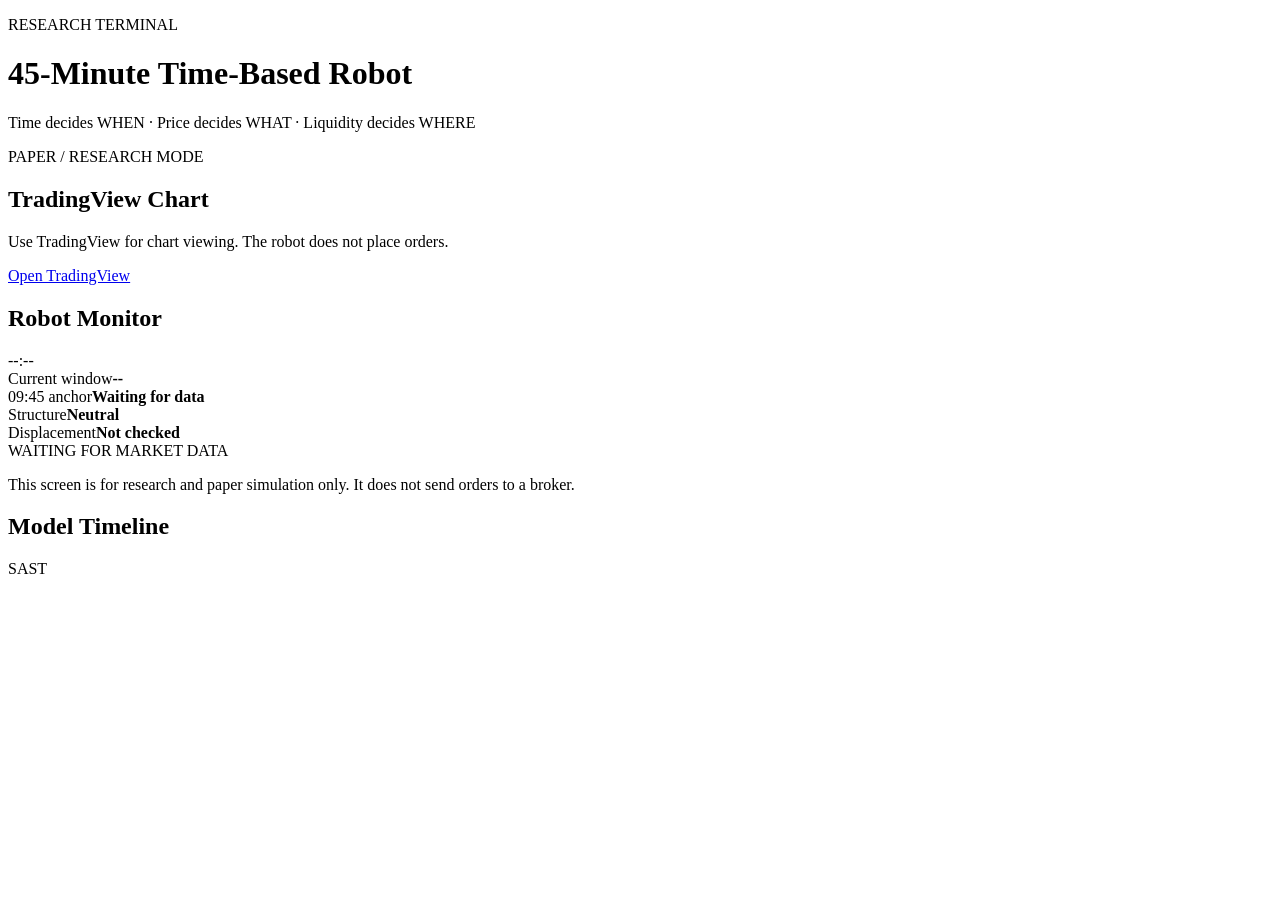
==== app/index.html @ 14224fc9 "Add TradingView research dashboard UI" ====
<!doctype html>
<html lang="en">
<head>
  <meta charset="utf-8">
  <meta name="viewport" content="width=device-width,initial-scale=1">
  <title>45-Minute Time-Based Robot</title>
  <link rel="stylesheet" href="style.css">
</head>
<body>
  <header class="topbar">
    <div>
      <p class="eyebrow">RESEARCH TERMINAL</p>
      <h1>45-Minute Time-Based Robot</h1>
      <p class="subtitle">Time decides WHEN · Price decides WHAT · Liquidity decides WHERE</p>
    </div>
    <div class="status"><span class="dot"></span> PAPER / RESEARCH MODE</div>
  </header>

  <main class="layout">
    <section class="card chart-card">
      <div class="card-head">
        <div>
          <h2>TradingView Chart</h2>
          <p>Use TradingView for chart viewing. The robot does not place orders.</p>
        </div>
        <a class="button" href="https://www.tradingview.com/" target="_blank" rel="noreferrer">Open TradingView</a>
      </div>
      <div class="tradingview-widget-container">
        <div class="tradingview-widget-container__widget"></div>
      </div>
    </section>

    <aside class="card robot-card">
      <div class="card-head"><h2>Robot Monitor</h2><span id="clock">--:--</span></div>
      <div class="metric"><span>Current window</span><strong id="window">--</strong></div>
      <div class="metric"><span>09:45 anchor</span><strong id="anchor">Waiting for data</strong></div>
      <div class="metric"><span>Structure</span><strong id="structure">Neutral</strong></div>
      <div class="metric"><span>Displacement</span><strong id="displacement">Not checked</strong></div>
      <div class="decision" id="decision">WAITING FOR MARKET DATA</div>
      <p class="note">This screen is for research and paper simulation only. It does not send orders to a broker.</p>
    </aside>

    <section class="card timeline-card">
      <div class="card-head"><h2>Model Timeline</h2><span>SAST</span></div>
      <div class="timeline" id="timeline"></div>
    </section>
  </main>

  <script src="https://s3.tradingview.com/external-embedding/embed-widget-advanced-chart.js" async>
  {
    "autosize": true,
    "symbol": "OANDA:NAS100USD",
    "interval": "15",
    "timezone": "Africa/Johannesburg",
    "theme": "dark",
    "style": "1",
    "locale": "en",
    "allow_symbol_change": true,
    "calendar": false,
    "support_host": "https://www.tradingview.com"
  }
  </script>
  <script src="app.js"></script>
</body>
</html>
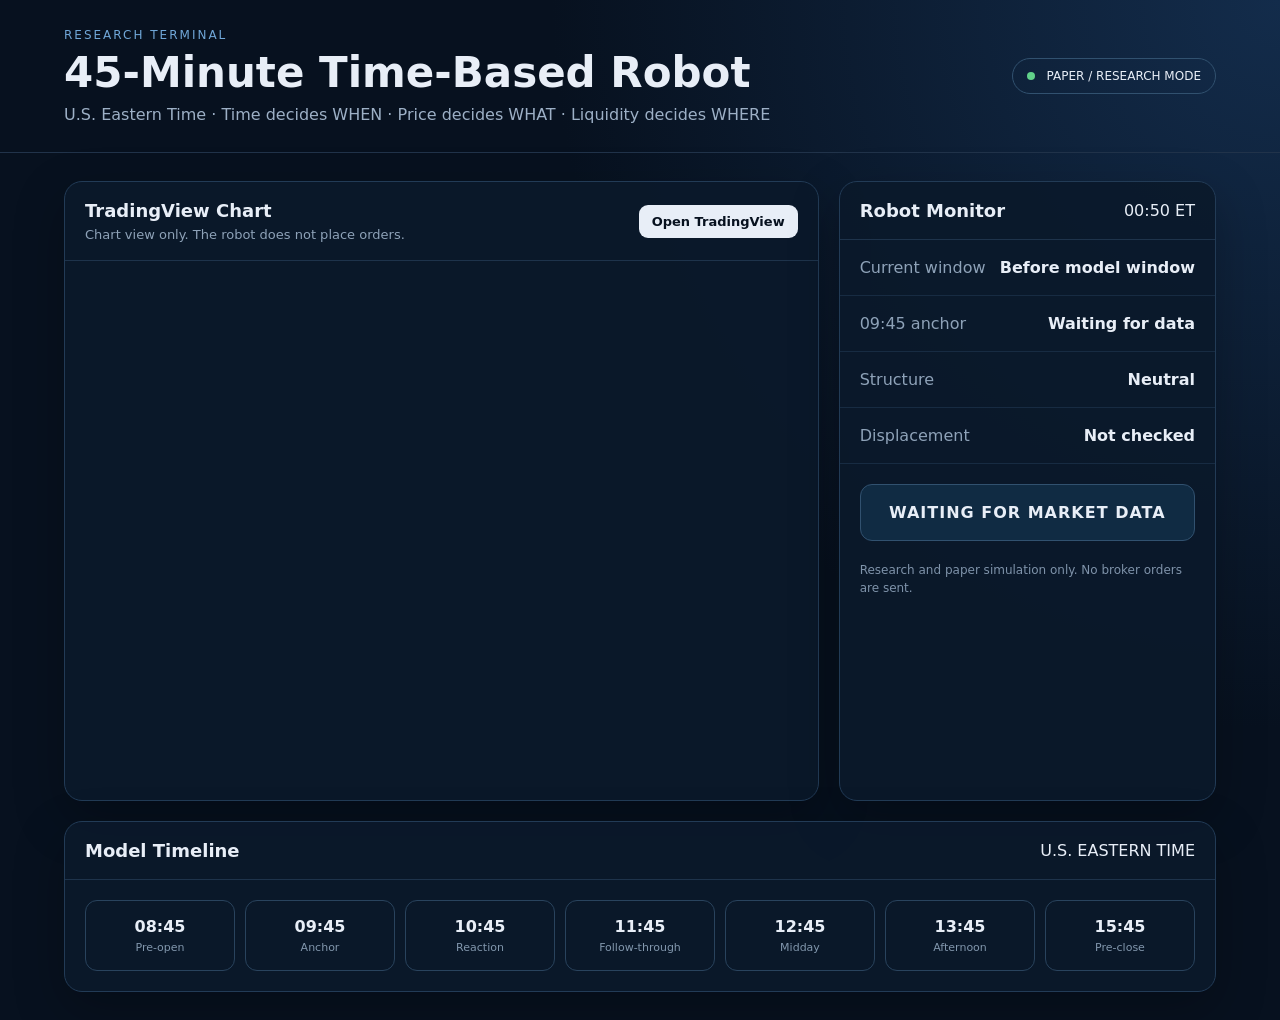
==== commit c10edff5: "Update dashboard to U.S. Eastern Time" ====
--- a/app/index.html
+++ b/app/index.html
@@ -11,7 +11,7 @@
     <div>
       <p class="eyebrow">RESEARCH TERMINAL</p>
       <h1>45-Minute Time-Based Robot</h1>
-      <p class="subtitle">Time decides WHEN · Price decides WHAT · Liquidity decides WHERE</p>
+      <p class="subtitle">U.S. Eastern Time · Time decides WHEN · Price decides WHAT · Liquidity decides WHERE</p>
     </div>
     <div class="status"><span class="dot"></span> PAPER / RESEARCH MODE</div>
   </header>
@@ -21,7 +21,7 @@
       <div class="card-head">
         <div>
           <h2>TradingView Chart</h2>
-          <p>Use TradingView for chart viewing. The robot does not place orders.</p>
+          <p>Chart view only. The robot does not place orders.</p>
         </div>
         <a class="button" href="https://www.tradingview.com/" target="_blank" rel="noreferrer">Open TradingView</a>
       </div>
@@ -31,17 +31,17 @@
     </section>
 
     <aside class="card robot-card">
-      <div class="card-head"><h2>Robot Monitor</h2><span id="clock">--:--</span></div>
+      <div class="card-head"><h2>Robot Monitor</h2><span id="clock">--:-- ET</span></div>
       <div class="metric"><span>Current window</span><strong id="window">--</strong></div>
       <div class="metric"><span>09:45 anchor</span><strong id="anchor">Waiting for data</strong></div>
       <div class="metric"><span>Structure</span><strong id="structure">Neutral</strong></div>
       <div class="metric"><span>Displacement</span><strong id="displacement">Not checked</strong></div>
       <div class="decision" id="decision">WAITING FOR MARKET DATA</div>
-      <p class="note">This screen is for research and paper simulation only. It does not send orders to a broker.</p>
+      <p class="note">Research and paper simulation only. No broker orders are sent.</p>
     </aside>
 
     <section class="card timeline-card">
-      <div class="card-head"><h2>Model Timeline</h2><span>SAST</span></div>
+      <div class="card-head"><h2>Model Timeline</h2><span>U.S. EASTERN TIME</span></div>
       <div class="timeline" id="timeline"></div>
     </section>
   </main>
@@ -51,7 +51,7 @@
     "autosize": true,
     "symbol": "OANDA:NAS100USD",
     "interval": "15",
-    "timezone": "Africa/Johannesburg",
+    "timezone": "America/New_York",
     "theme": "dark",
     "style": "1",
     "locale": "en",
--- a/app/style.css
+++ b/app/style.css
@@ -0,0 +1 @@
+:root{font-family:Inter,system-ui,-apple-system,BlinkMacSystemFont,"Segoe UI",sans-serif;background:#07111f;color:#e8eef7}*{box-sizing:border-box}body{margin:0;background:radial-gradient(circle at top right,#132c4b,#07111f 45%);min-height:100vh}.topbar{padding:28px 5vw;display:flex;justify-content:space-between;gap:24px;align-items:center;border-bottom:1px solid #21334a}.eyebrow{font-size:12px;letter-spacing:2px;color:#70a7d8;margin:0 0 6px}.topbar h1{margin:0;font-size:clamp(26px,4vw,42px)}.subtitle{color:#9db0c6;margin:8px 0 0}.status{border:1px solid #31516f;padding:10px 14px;border-radius:999px;font-size:12px;white-space:nowrap}.dot{display:inline-block;width:8px;height:8px;border-radius:50%;background:#61d18a;margin-right:8px}.layout{width:min(1400px,90vw);margin:28px auto;display:grid;grid-template-columns:2fr 1fr;gap:20px}.card{background:rgba(10,25,43,.9);border:1px solid #223b56;border-radius:18px;box-shadow:0 18px 50px rgba(0,0,0,.25);overflow:hidden}.chart-card{min-height:620px}.card-head{padding:18px 20px;display:flex;justify-content:space-between;align-items:center;gap:16px;border-bottom:1px solid #1e334b}.card-head h2{margin:0;font-size:18px}.card-head p{margin:6px 0 0;color:#8ea2b8;font-size:13px}.button{background:#e8eef7;color:#07111f;text-decoration:none;padding:9px 13px;border-radius:9px;font-weight:700;font-size:13px}.tradingview-widget-container{height:520px}.tradingview-widget-container__widget{height:100%}.robot-card{padding-bottom:18px}.metric{display:flex;justify-content:space-between;padding:18px 20px;border-bottom:1px solid #172b42}.metric span{color:#8ea2b8}.metric strong{font-weight:700}.decision{margin:20px;background:#102b43;border:1px solid #31516f;border-radius:12px;padding:18px;text-align:center;font-weight:800;letter-spacing:1px}.note{padding:0 20px;color:#7f93aa;font-size:12px;line-height:1.5}.timeline-card{grid-column:1/-1}.timeline{display:grid;grid-template-columns:repeat(7,1fr);padding:20px;gap:10px}.time{padding:16px 10px;border:1px solid #29435d;border-radius:12px;text-align:center}.time strong{display:block;font-size:16px}.time span{display:block;color:#8297ad;font-size:11px;margin-top:5px}.time.active{border-color:#6ba9dd;background:#102d48}.time.past{opacity:.65}@media(max-width:900px){.layout{grid-template-columns:1fr}.timeline-card{grid-column:auto}.timeline{grid-template-columns:repeat(2,1fr)}.topbar{align-items:flex-start;flex-direction:column}.chart-card{min-height:520px}.tradingview-widget-container{height:420px}}
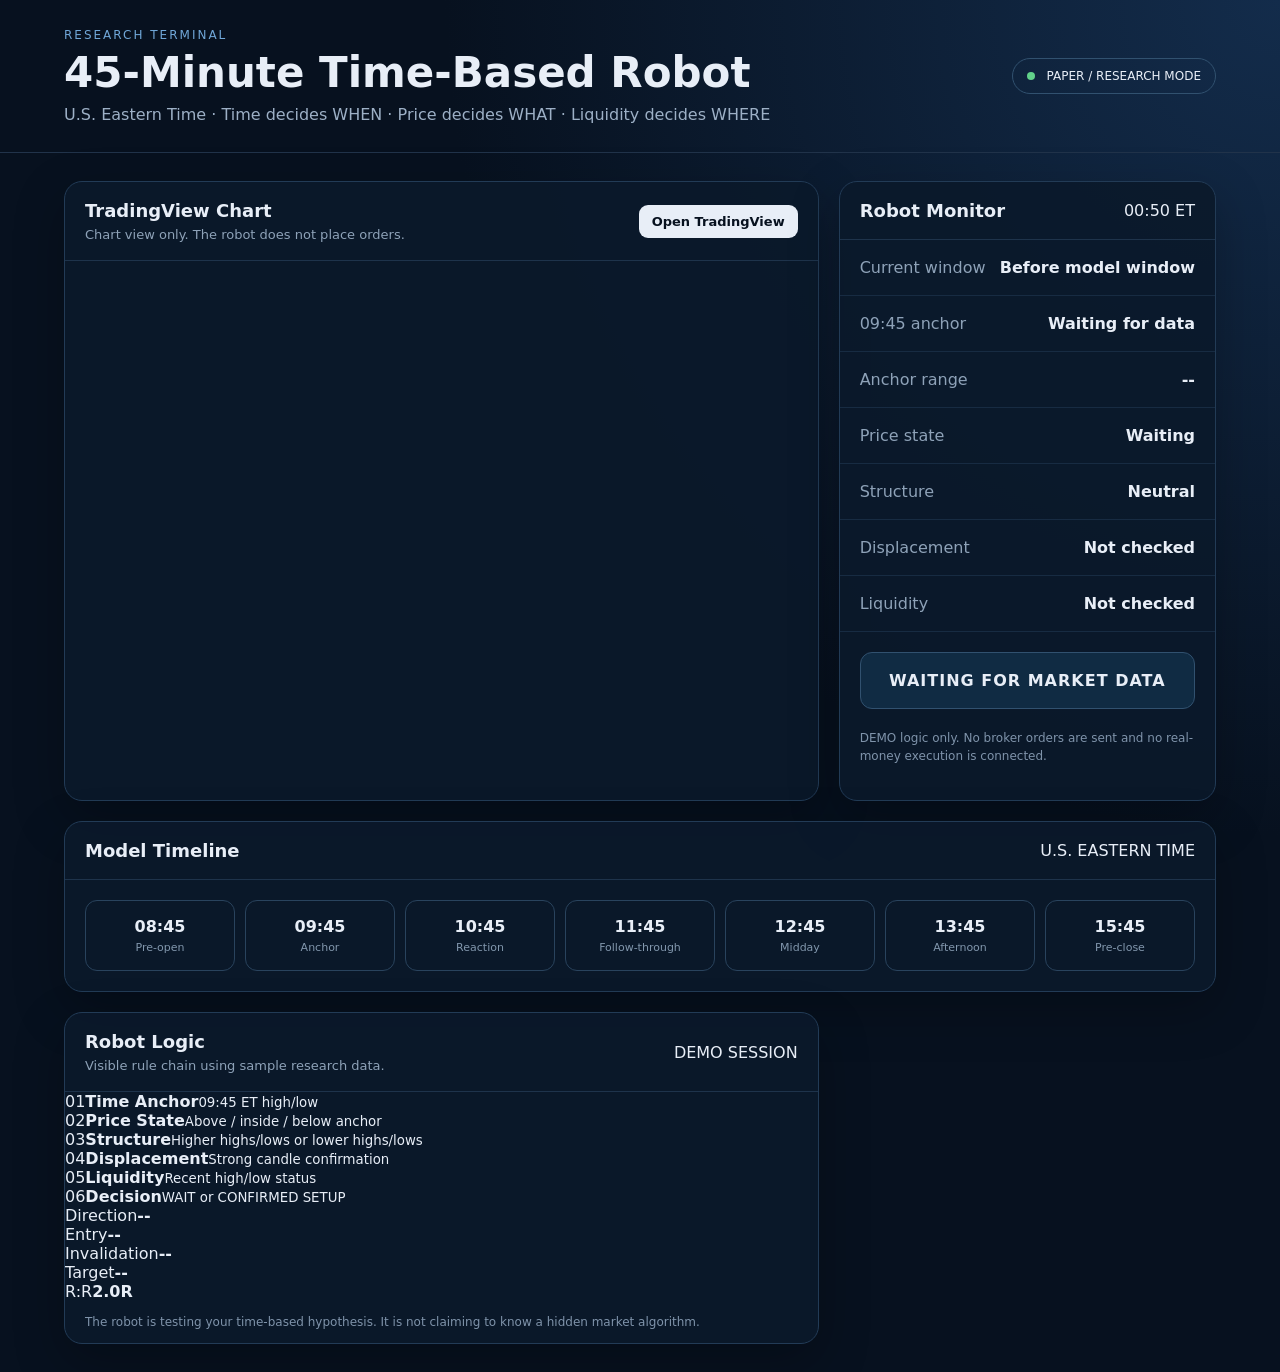
==== commit 8821f36e: "Add visible robot logic monitor" ====
--- a/app/index.html
+++ b/app/index.html
@@ -34,15 +34,44 @@
       <div class="card-head"><h2>Robot Monitor</h2><span id="clock">--:-- ET</span></div>
       <div class="metric"><span>Current window</span><strong id="window">--</strong></div>
       <div class="metric"><span>09:45 anchor</span><strong id="anchor">Waiting for data</strong></div>
+      <div class="metric"><span>Anchor range</span><strong id="anchorRange">--</strong></div>
+      <div class="metric"><span>Price state</span><strong id="priceState">Waiting</strong></div>
       <div class="metric"><span>Structure</span><strong id="structure">Neutral</strong></div>
       <div class="metric"><span>Displacement</span><strong id="displacement">Not checked</strong></div>
+      <div class="metric"><span>Liquidity</span><strong id="liquidity">Not checked</strong></div>
       <div class="decision" id="decision">WAITING FOR MARKET DATA</div>
-      <p class="note">Research and paper simulation only. No broker orders are sent.</p>
+      <p class="note">DEMO logic only. No broker orders are sent and no real-money execution is connected.</p>
     </aside>
 
     <section class="card timeline-card">
       <div class="card-head"><h2>Model Timeline</h2><span>U.S. EASTERN TIME</span></div>
       <div class="timeline" id="timeline"></div>
+    </section>
+
+    <section class="card logic-card">
+      <div class="card-head">
+        <div>
+          <h2>Robot Logic</h2>
+          <p>Visible rule chain using sample research data.</p>
+        </div>
+        <span class="demo-badge">DEMO SESSION</span>
+      </div>
+      <div class="logic-grid">
+        <div class="logic-step"><span>01</span><strong>Time Anchor</strong><small>09:45 ET high/low</small></div>
+        <div class="logic-step"><span>02</span><strong>Price State</strong><small>Above / inside / below anchor</small></div>
+        <div class="logic-step"><span>03</span><strong>Structure</strong><small>Higher highs/lows or lower highs/lows</small></div>
+        <div class="logic-step"><span>04</span><strong>Displacement</strong><small>Strong candle confirmation</small></div>
+        <div class="logic-step"><span>05</span><strong>Liquidity</strong><small>Recent high/low status</small></div>
+        <div class="logic-step"><span>06</span><strong>Decision</strong><small>WAIT or CONFIRMED SETUP</small></div>
+      </div>
+      <div class="paper-setup">
+        <div><span>Direction</span><strong id="direction">--</strong></div>
+        <div><span>Entry</span><strong id="entry">--</strong></div>
+        <div><span>Invalidation</span><strong id="invalidation">--</strong></div>
+        <div><span>Target</span><strong id="target">--</strong></div>
+        <div><span>R:R</span><strong id="rr">2.0R</strong></div>
+      </div>
+      <p class="note">The robot is testing your time-based hypothesis. It is not claiming to know a hidden market algorithm.</p>
     </section>
   </main>
 
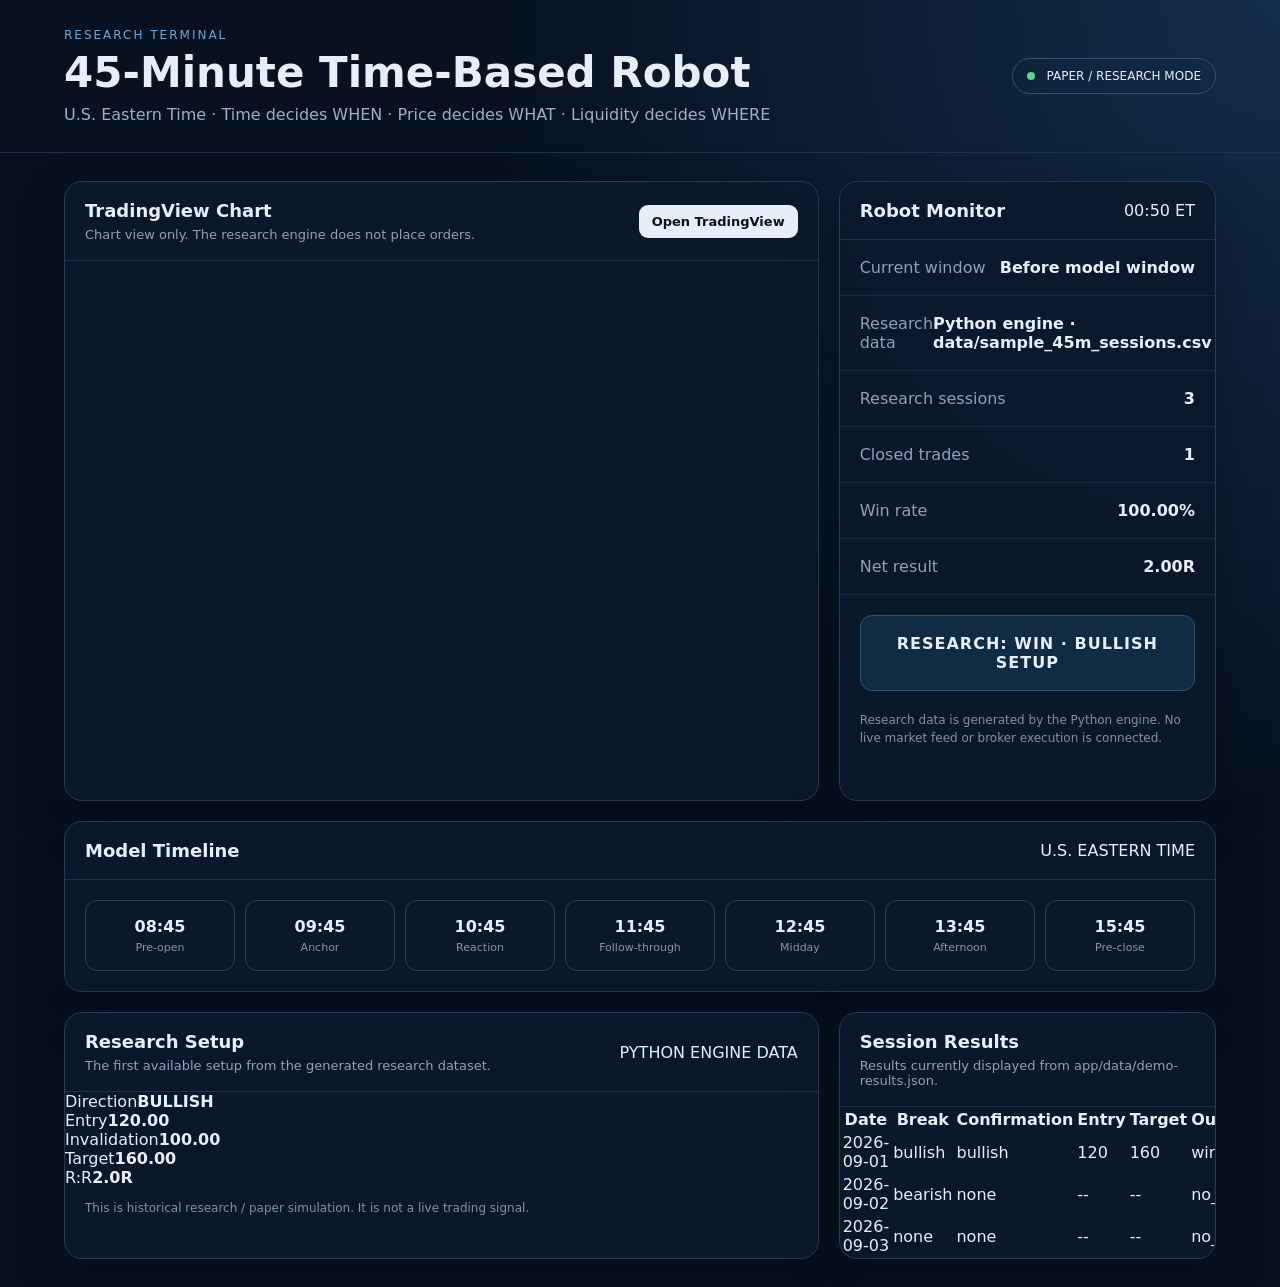
==== commit d2a990e5: "Upgrade dashboard to show Python research results" ====
--- a/app/index.html
+++ b/app/index.html
@@ -21,7 +21,7 @@
       <div class="card-head">
         <div>
           <h2>TradingView Chart</h2>
-          <p>Chart view only. The robot does not place orders.</p>
+          <p>Chart view only. The research engine does not place orders.</p>
         </div>
         <a class="button" href="https://www.tradingview.com/" target="_blank" rel="noreferrer">Open TradingView</a>
       </div>
@@ -33,14 +33,13 @@
     <aside class="card robot-card">
       <div class="card-head"><h2>Robot Monitor</h2><span id="clock">--:-- ET</span></div>
       <div class="metric"><span>Current window</span><strong id="window">--</strong></div>
-      <div class="metric"><span>09:45 anchor</span><strong id="anchor">Waiting for data</strong></div>
-      <div class="metric"><span>Anchor range</span><strong id="anchorRange">--</strong></div>
-      <div class="metric"><span>Price state</span><strong id="priceState">Waiting</strong></div>
-      <div class="metric"><span>Structure</span><strong id="structure">Neutral</strong></div>
-      <div class="metric"><span>Displacement</span><strong id="displacement">Not checked</strong></div>
-      <div class="metric"><span>Liquidity</span><strong id="liquidity">Not checked</strong></div>
-      <div class="decision" id="decision">WAITING FOR MARKET DATA</div>
-      <p class="note">DEMO logic only. No broker orders are sent and no real-money execution is connected.</p>
+      <div class="metric"><span>Research data</span><strong id="dataSource">Loading...</strong></div>
+      <div class="metric"><span>Research sessions</span><strong id="sessionCount">--</strong></div>
+      <div class="metric"><span>Closed trades</span><strong id="tradeCount">--</strong></div>
+      <div class="metric"><span>Win rate</span><strong id="winRate">--</strong></div>
+      <div class="metric"><span>Net result</span><strong id="netR">--</strong></div>
+      <div class="decision" id="decision">LOADING RESEARCH RESULTS</div>
+      <p class="note">Research data is generated by the Python engine. No live market feed or broker execution is connected.</p>
     </aside>
 
     <section class="card timeline-card">
@@ -51,18 +50,10 @@
     <section class="card logic-card">
       <div class="card-head">
         <div>
-          <h2>Robot Logic</h2>
-          <p>Visible rule chain using sample research data.</p>
+          <h2>Research Setup</h2>
+          <p>The first available setup from the generated research dataset.</p>
         </div>
-        <span class="demo-badge">DEMO SESSION</span>
-      </div>
-      <div class="logic-grid">
-        <div class="logic-step"><span>01</span><strong>Time Anchor</strong><small>09:45 ET high/low</small></div>
-        <div class="logic-step"><span>02</span><strong>Price State</strong><small>Above / inside / below anchor</small></div>
-        <div class="logic-step"><span>03</span><strong>Structure</strong><small>Higher highs/lows or lower highs/lows</small></div>
-        <div class="logic-step"><span>04</span><strong>Displacement</strong><small>Strong candle confirmation</small></div>
-        <div class="logic-step"><span>05</span><strong>Liquidity</strong><small>Recent high/low status</small></div>
-        <div class="logic-step"><span>06</span><strong>Decision</strong><small>WAIT or CONFIRMED SETUP</small></div>
+        <span class="demo-badge">PYTHON ENGINE DATA</span>
       </div>
       <div class="paper-setup">
         <div><span>Direction</span><strong id="direction">--</strong></div>
@@ -71,7 +62,24 @@
         <div><span>Target</span><strong id="target">--</strong></div>
         <div><span>R:R</span><strong id="rr">2.0R</strong></div>
       </div>
-      <p class="note">The robot is testing your time-based hypothesis. It is not claiming to know a hidden market algorithm.</p>
+      <p class="note">This is historical research / paper simulation. It is not a live trading signal.</p>
+    </section>
+
+    <section class="card table-card">
+      <div class="card-head">
+        <div>
+          <h2>Session Results</h2>
+          <p>Results currently displayed from app/data/demo-results.json.</p>
+        </div>
+      </div>
+      <div class="table-wrap">
+        <table>
+          <thead>
+            <tr><th>Date</th><th>Break</th><th>Confirmation</th><th>Entry</th><th>Target</th><th>Outcome</th><th>R</th></tr>
+          </thead>
+          <tbody id="sessionRows"></tbody>
+        </table>
+      </div>
     </section>
   </main>
 
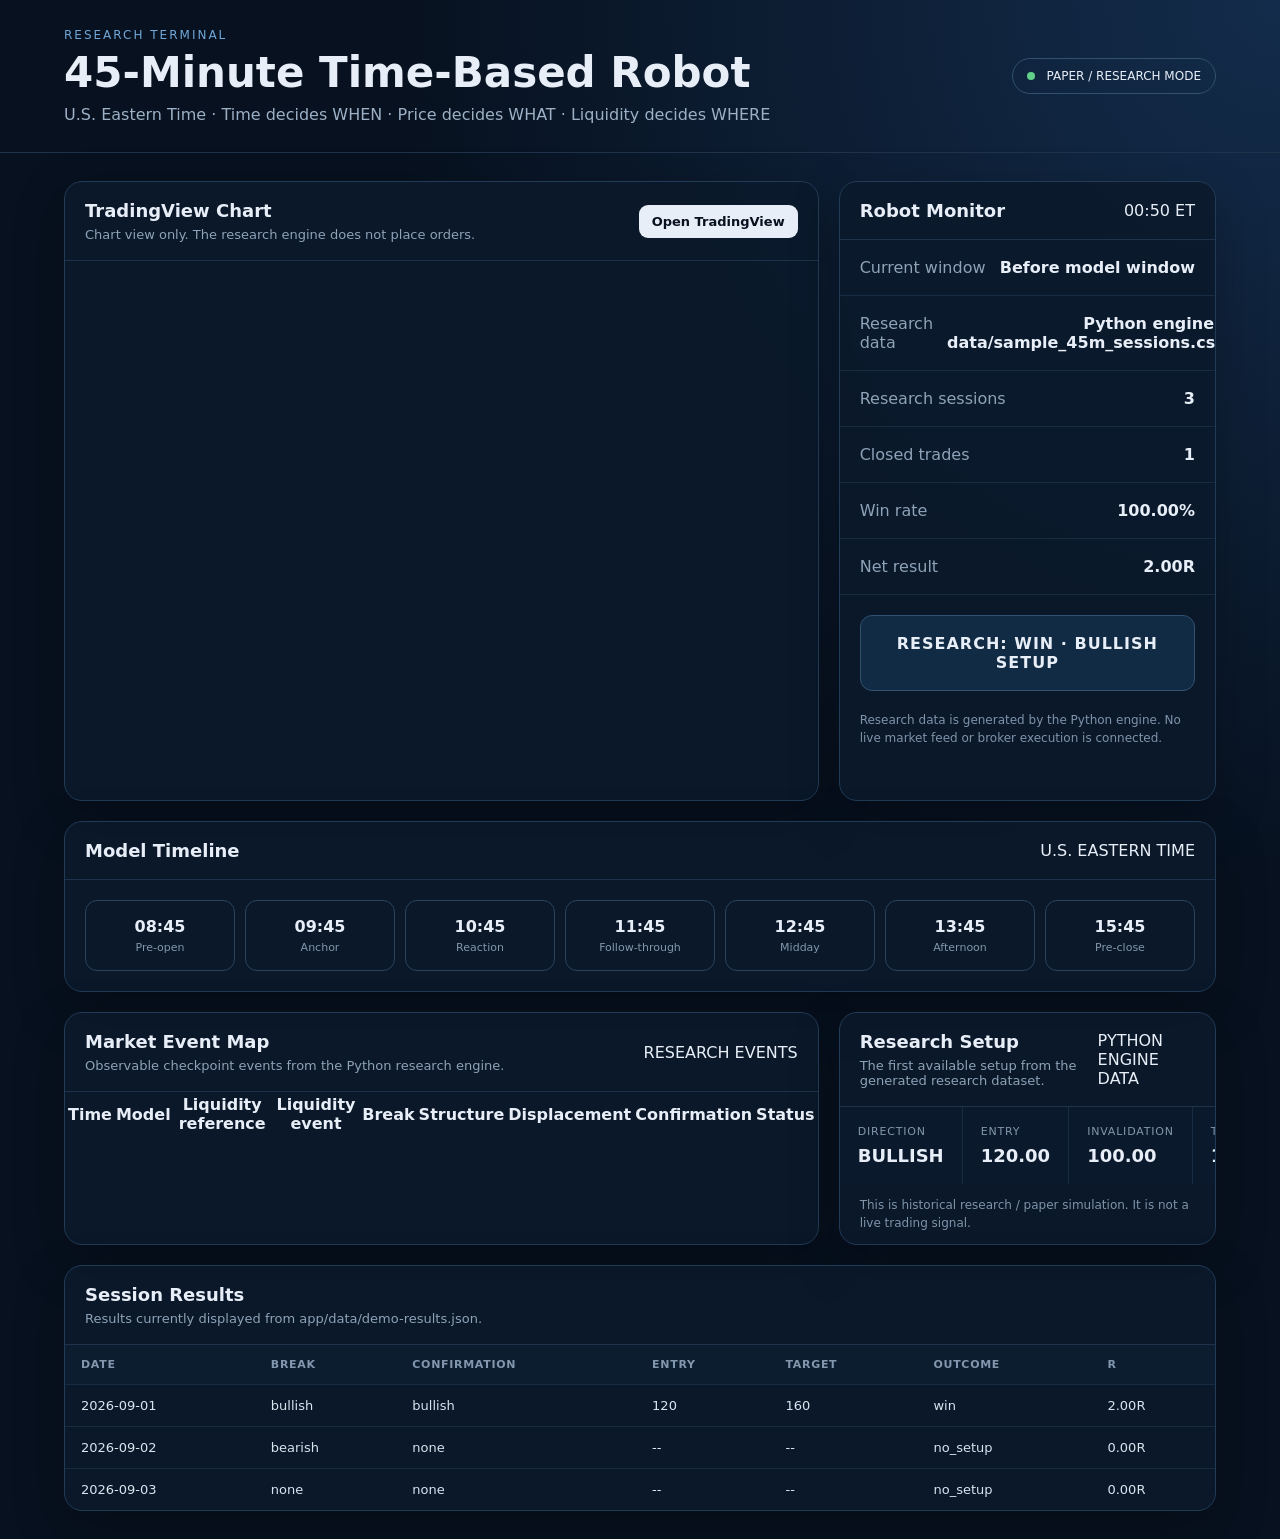
==== commit c4a34b6e: "Add market event timeline dashboard" ====
--- a/app/index.html
+++ b/app/index.html
@@ -45,6 +45,24 @@
     <section class="card timeline-card">
       <div class="card-head"><h2>Model Timeline</h2><span>U.S. EASTERN TIME</span></div>
       <div class="timeline" id="timeline"></div>
+    </section>
+
+    <section class="card events-card">
+      <div class="card-head">
+        <div>
+          <h2>Market Event Map</h2>
+          <p>Observable checkpoint events from the Python research engine.</p>
+        </div>
+        <span class="demo-badge">RESEARCH EVENTS</span>
+      </div>
+      <div class="table-wrap">
+        <table>
+          <thead>
+            <tr><th>Time</th><th>Model</th><th>Liquidity reference</th><th>Liquidity event</th><th>Break</th><th>Structure</th><th>Displacement</th><th>Confirmation</th><th>Status</th></tr>
+          </thead>
+          <tbody id="eventRows"></tbody>
+        </table>
+      </div>
     </section>
 
     <section class="card logic-card">
--- a/app/style.css
+++ b/app/style.css
@@ -1 +1 @@
-:root{font-family:Inter,system-ui,-apple-system,BlinkMacSystemFont,"Segoe UI",sans-serif;background:#07111f;color:#e8eef7}*{box-sizing:border-box}body{margin:0;background:radial-gradient(circle at top right,#132c4b,#07111f 45%);min-height:100vh}.topbar{padding:28px 5vw;display:flex;justify-content:space-between;gap:24px;align-items:center;border-bottom:1px solid #21334a}.eyebrow{font-size:12px;letter-spacing:2px;color:#70a7d8;margin:0 0 6px}.topbar h1{margin:0;font-size:clamp(26px,4vw,42px)}.subtitle{color:#9db0c6;margin:8px 0 0}.status{border:1px solid #31516f;padding:10px 14px;border-radius:999px;font-size:12px;white-space:nowrap}.dot{display:inline-block;width:8px;height:8px;border-radius:50%;background:#61d18a;margin-right:8px}.layout{width:min(1400px,90vw);margin:28px auto;display:grid;grid-template-columns:2fr 1fr;gap:20px}.card{background:rgba(10,25,43,.9);border:1px solid #223b56;border-radius:18px;box-shadow:0 18px 50px rgba(0,0,0,.25);overflow:hidden}.chart-card{min-height:620px}.card-head{padding:18px 20px;display:flex;justify-content:space-between;align-items:center;gap:16px;border-bottom:1px solid #1e334b}.card-head h2{margin:0;font-size:18px}.card-head p{margin:6px 0 0;color:#8ea2b8;font-size:13px}.button{background:#e8eef7;color:#07111f;text-decoration:none;padding:9px 13px;border-radius:9px;font-weight:700;font-size:13px}.tradingview-widget-container{height:520px}.tradingview-widget-container__widget{height:100%}.robot-card{padding-bottom:18px}.metric{display:flex;justify-content:space-between;padding:18px 20px;border-bottom:1px solid #172b42}.metric span{color:#8ea2b8}.metric strong{font-weight:700}.decision{margin:20px;background:#102b43;border:1px solid #31516f;border-radius:12px;padding:18px;text-align:center;font-weight:800;letter-spacing:1px}.note{padding:0 20px;color:#7f93aa;font-size:12px;line-height:1.5}.timeline-card{grid-column:1/-1}.timeline{display:grid;grid-template-columns:repeat(7,1fr);padding:20px;gap:10px}.time{padding:16px 10px;border:1px solid #29435d;border-radius:12px;text-align:center}.time strong{display:block;font-size:16px}.time span{display:block;color:#8297ad;font-size:11px;margin-top:5px}.time.active{border-color:#6ba9dd;background:#102d48}.time.past{opacity:.65}@media(max-width:900px){.layout{grid-template-columns:1fr}.timeline-card{grid-column:auto}.timeline{grid-template-columns:repeat(2,1fr)}.topbar{align-items:flex-start;flex-direction:column}.chart-card{min-height:520px}.tradingview-widget-container{height:420px}}+:root{font-family:Inter,system-ui,-apple-system,BlinkMacSystemFont,"Segoe UI",sans-serif;background:#07111f;color:#e8eef7}*{box-sizing:border-box}body{margin:0;background:radial-gradient(circle at top right,#132c4b,#07111f 45%);min-height:100vh}.topbar{padding:28px 5vw;display:flex;justify-content:space-between;gap:24px;align-items:center;border-bottom:1px solid #21334a}.eyebrow{font-size:12px;letter-spacing:2px;color:#70a7d8;margin:0 0 6px}.topbar h1{margin:0;font-size:clamp(26px,4vw,42px)}.subtitle{color:#9db0c6;margin:8px 0 0}.status{border:1px solid #31516f;padding:10px 14px;border-radius:999px;font-size:12px;white-space:nowrap}.dot{display:inline-block;width:8px;height:8px;border-radius:50%;background:#61d18a;margin-right:8px}.layout{width:min(1400px,90vw);margin:28px auto;display:grid;grid-template-columns:2fr 1fr;gap:20px}.card{background:rgba(10,25,43,.9);border:1px solid #223b56;border-radius:18px;box-shadow:0 18px 50px rgba(0,0,0,.25);overflow:hidden}.chart-card{min-height:620px}.card-head{padding:18px 20px;display:flex;justify-content:space-between;align-items:center;gap:16px;border-bottom:1px solid #1e334b}.card-head h2{margin:0;font-size:18px}.card-head p{margin:6px 0 0;color:#8ea2b8;font-size:13px}.button{background:#e8eef7;color:#07111f;text-decoration:none;padding:9px 13px;border-radius:9px;font-weight:700;font-size:13px}.tradingview-widget-container{height:520px}.tradingview-widget-container__widget{height:100%}.robot-card{padding-bottom:18px}.metric{display:flex;justify-content:space-between;gap:14px;padding:18px 20px;border-bottom:1px solid #172b42}.metric span{color:#8ea2b8}.metric strong{font-weight:700;text-align:right}.decision{margin:20px;background:#102b43;border:1px solid #31516f;border-radius:12px;padding:18px;text-align:center;font-weight:800;letter-spacing:1px}.note{padding:0 20px;color:#7f93aa;font-size:12px;line-height:1.5}.timeline-card,.table-card{grid-column:1/-1}.timeline{display:grid;grid-template-columns:repeat(7,1fr);padding:20px;gap:10px}.time{padding:16px 10px;border:1px solid #29435d;border-radius:12px;text-align:center}.time strong{display:block;font-size:16px}.time span{display:block;color:#8297ad;font-size:11px;margin-top:5px}.time.active{border-color:#6ba9dd;background:#102d48}.time.past{opacity:.65}.paper-setup{display:grid;grid-template-columns:repeat(5,1fr);gap:1px;background:#172b42}.paper-setup>div{padding:18px;background:#0a192b}.paper-setup span{display:block;color:#8297ad;font-size:11px;text-transform:uppercase;letter-spacing:.8px;margin-bottom:7px}.paper-setup strong{font-size:18px}.table-wrap{overflow-x:auto}.table-card table{width:100%;border-collapse:collapse;min-width:720px}.table-card th,.table-card td{padding:13px 16px;text-align:left;border-bottom:1px solid #172b42;font-size:13px}.table-card th{color:#8297ad;text-transform:uppercase;letter-spacing:.7px;font-size:11px;background:#0c1d30}.table-card td{color:#d9e4ef}.table-card tr:last-child td{border-bottom:0}@media(max-width:900px){.layout{grid-template-columns:1fr}.timeline-card,.table-card{grid-column:auto}.timeline{grid-template-columns:repeat(2,1fr)}.topbar{align-items:flex-start;flex-direction:column}.chart-card{min-height:520px}.tradingview-widget-container{height:420px}.paper-setup{grid-template-columns:repeat(2,1fr)}}
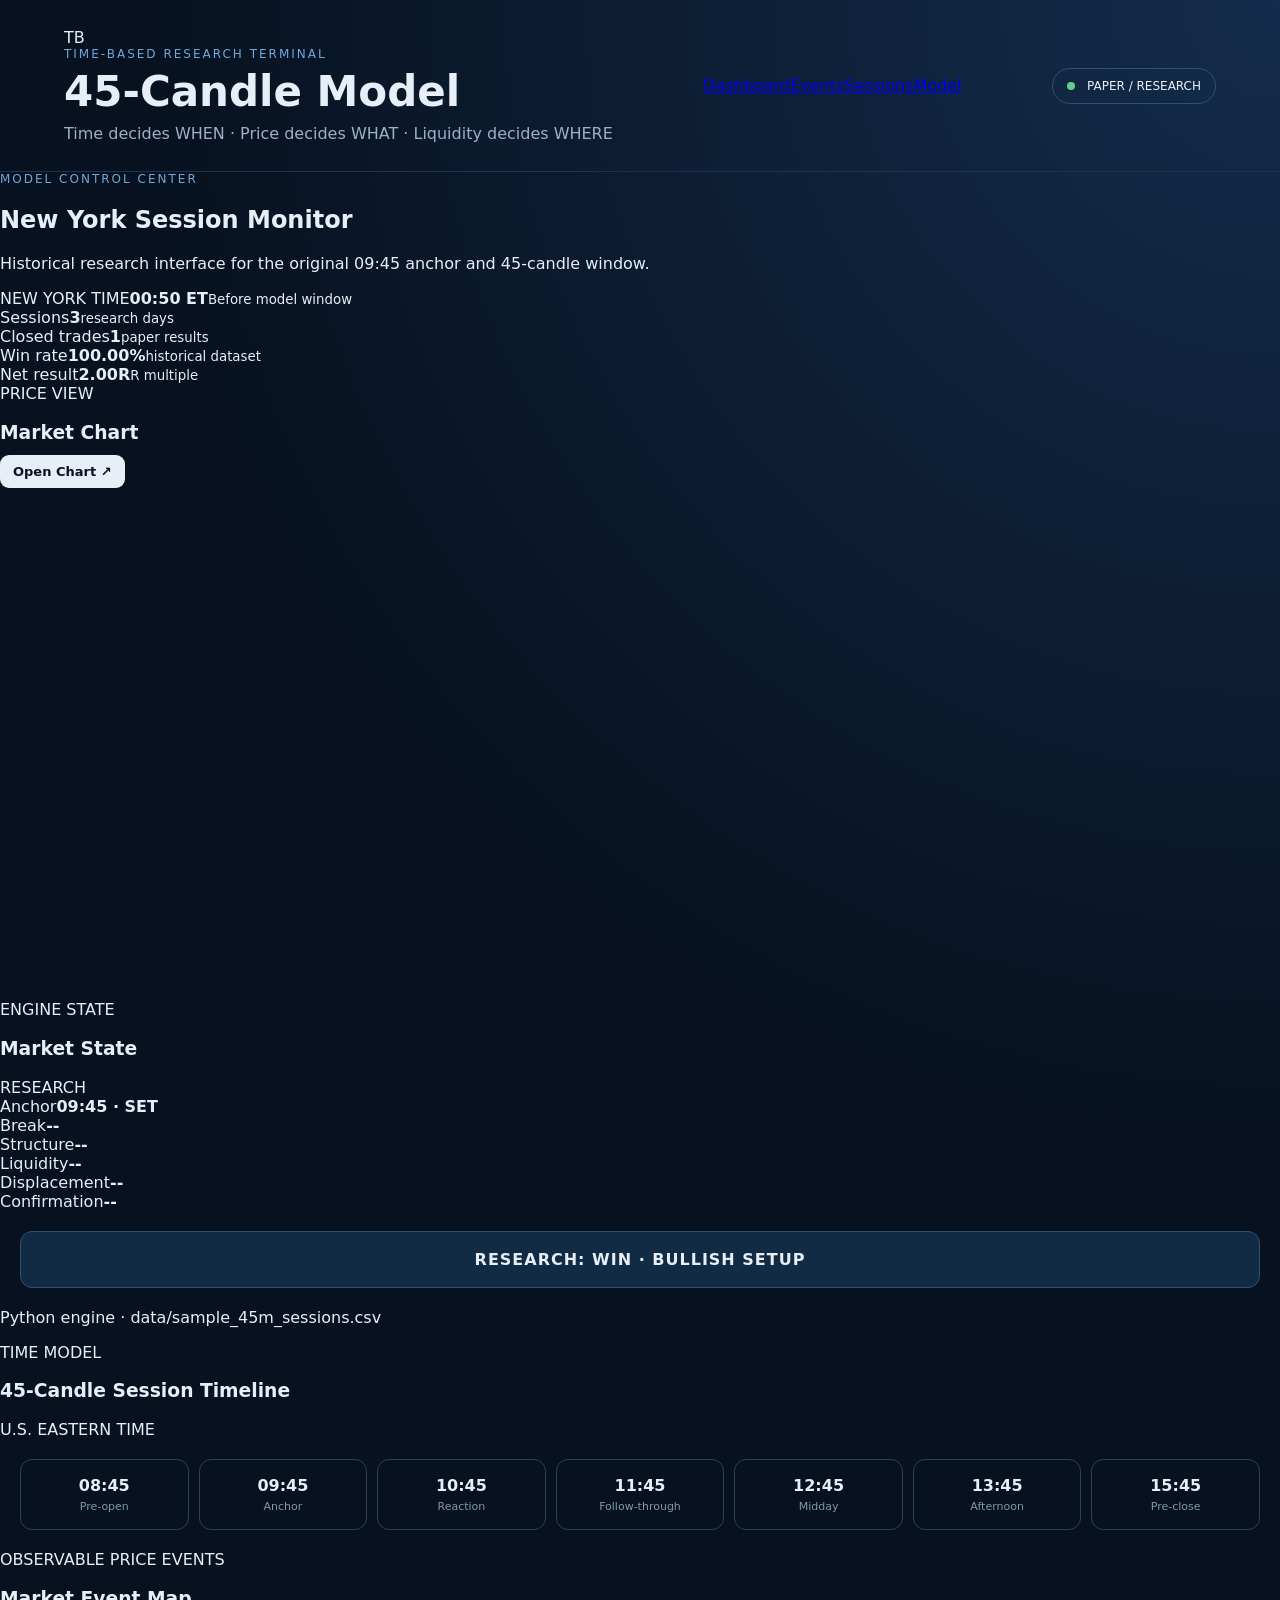
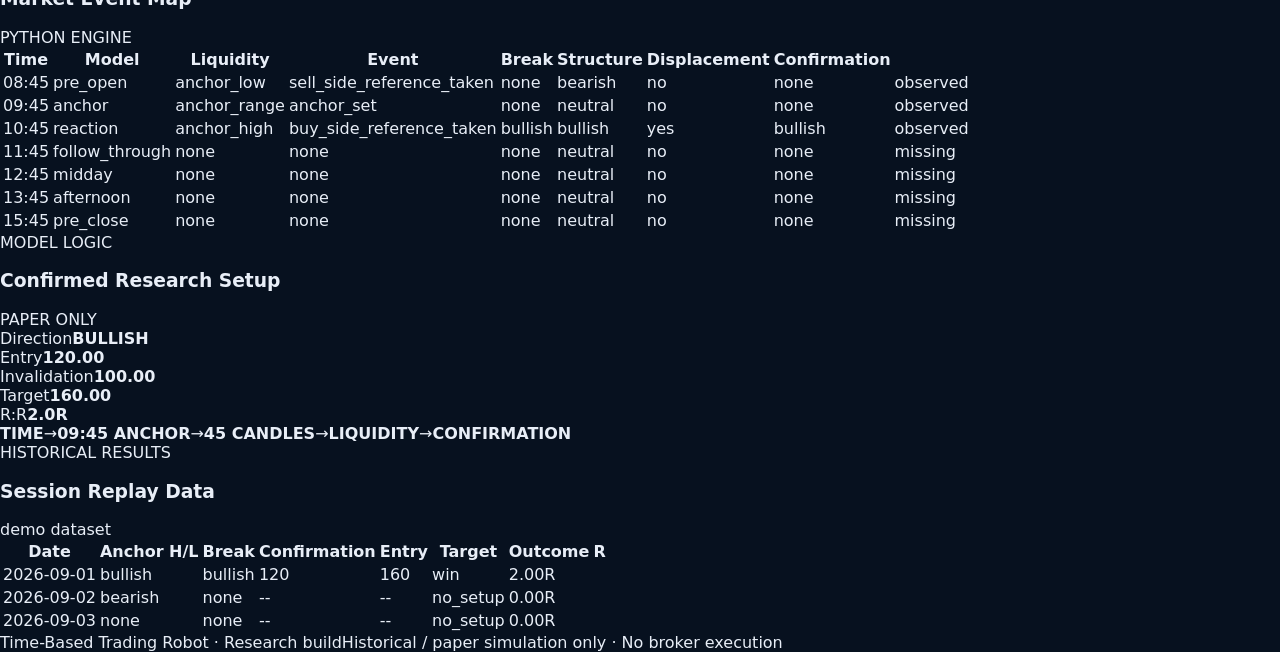
==== commit ba8c72c3: "Rebuild dashboard interface for research terminal" ====
--- a/app/index.html
+++ b/app/index.html
@@ -3,118 +3,29 @@
 <head>
   <meta charset="utf-8">
   <meta name="viewport" content="width=device-width,initial-scale=1">
-  <title>45-Minute Time-Based Robot</title>
+  <title>Time-Based Research Terminal</title>
   <link rel="stylesheet" href="style.css">
 </head>
 <body>
   <header class="topbar">
-    <div>
-      <p class="eyebrow">RESEARCH TERMINAL</p>
-      <h1>45-Minute Time-Based Robot</h1>
-      <p class="subtitle">U.S. Eastern Time · Time decides WHEN · Price decides WHAT · Liquidity decides WHERE</p>
-    </div>
-    <div class="status"><span class="dot"></span> PAPER / RESEARCH MODE</div>
+    <div class="brand"><div class="brand-mark">TB</div><div><p class="eyebrow">TIME-BASED RESEARCH TERMINAL</p><h1>45-Candle Model</h1><p class="subtitle">Time decides WHEN · Price decides WHAT · Liquidity decides WHERE</p></div></div>
+    <nav><a href="#dashboard">Dashboard</a><a href="#events">Events</a><a href="#sessions">Sessions</a><a href="#logic">Model</a></nav>
+    <div class="status"><span class="dot"></span> PAPER / RESEARCH</div>
   </header>
-
-  <main class="layout">
-    <section class="card chart-card">
-      <div class="card-head">
-        <div>
-          <h2>TradingView Chart</h2>
-          <p>Chart view only. The research engine does not place orders.</p>
-        </div>
-        <a class="button" href="https://www.tradingview.com/" target="_blank" rel="noreferrer">Open TradingView</a>
-      </div>
-      <div class="tradingview-widget-container">
-        <div class="tradingview-widget-container__widget"></div>
-      </div>
+  <main id="dashboard" class="shell">
+    <section class="hero-row"><div><p class="eyebrow">MODEL CONTROL CENTER</p><h2>New York Session Monitor</h2><p class="muted">Historical research interface for the original 09:45 anchor and 45-candle window.</p></div><div class="clock-box"><span>NEW YORK TIME</span><strong id="clock">--:-- ET</strong><small id="window">--</small></div></section>
+    <section class="kpi-grid"><div class="kpi"><span>Sessions</span><strong id="sessionCount">--</strong><small>research days</small></div><div class="kpi"><span>Closed trades</span><strong id="tradeCount">--</strong><small>paper results</small></div><div class="kpi"><span>Win rate</span><strong id="winRate">--</strong><small>historical dataset</small></div><div class="kpi"><span>Net result</span><strong id="netR">--</strong><small>R multiple</small></div></section>
+    <section class="main-grid">
+      <section class="panel chart-panel"><div class="panel-head"><div><span class="section-label">PRICE VIEW</span><h3>Market Chart</h3></div><a class="button" href="https://www.tradingview.com/" target="_blank" rel="noreferrer">Open Chart ↗</a></div><div class="chart"><div class="tradingview-widget-container"><div class="tradingview-widget-container__widget"></div></div></div></section>
+      <aside class="panel state-panel"><div class="panel-head"><div><span class="section-label">ENGINE STATE</span><h3>Market State</h3></div><span class="live-tag">RESEARCH</span></div><div class="state-list"><div><span>Anchor</span><strong id="anchorState">09:45 · SET</strong></div><div><span>Break</span><strong id="breakState">--</strong></div><div><span>Structure</span><strong id="structureState">--</strong></div><div><span>Liquidity</span><strong id="liquidityState">--</strong></div><div><span>Displacement</span><strong id="displacementState">--</strong></div><div><span>Confirmation</span><strong id="confirmationState">--</strong></div></div><div id="decision" class="decision">LOADING RESEARCH RESULTS</div><p id="dataSource" class="source">Loading Python research dataset...</p></aside>
     </section>
-
-    <aside class="card robot-card">
-      <div class="card-head"><h2>Robot Monitor</h2><span id="clock">--:-- ET</span></div>
-      <div class="metric"><span>Current window</span><strong id="window">--</strong></div>
-      <div class="metric"><span>Research data</span><strong id="dataSource">Loading...</strong></div>
-      <div class="metric"><span>Research sessions</span><strong id="sessionCount">--</strong></div>
-      <div class="metric"><span>Closed trades</span><strong id="tradeCount">--</strong></div>
-      <div class="metric"><span>Win rate</span><strong id="winRate">--</strong></div>
-      <div class="metric"><span>Net result</span><strong id="netR">--</strong></div>
-      <div class="decision" id="decision">LOADING RESEARCH RESULTS</div>
-      <p class="note">Research data is generated by the Python engine. No live market feed or broker execution is connected.</p>
-    </aside>
-
-    <section class="card timeline-card">
-      <div class="card-head"><h2>Model Timeline</h2><span>U.S. EASTERN TIME</span></div>
-      <div class="timeline" id="timeline"></div>
-    </section>
-
-    <section class="card events-card">
-      <div class="card-head">
-        <div>
-          <h2>Market Event Map</h2>
-          <p>Observable checkpoint events from the Python research engine.</p>
-        </div>
-        <span class="demo-badge">RESEARCH EVENTS</span>
-      </div>
-      <div class="table-wrap">
-        <table>
-          <thead>
-            <tr><th>Time</th><th>Model</th><th>Liquidity reference</th><th>Liquidity event</th><th>Break</th><th>Structure</th><th>Displacement</th><th>Confirmation</th><th>Status</th></tr>
-          </thead>
-          <tbody id="eventRows"></tbody>
-        </table>
-      </div>
-    </section>
-
-    <section class="card logic-card">
-      <div class="card-head">
-        <div>
-          <h2>Research Setup</h2>
-          <p>The first available setup from the generated research dataset.</p>
-        </div>
-        <span class="demo-badge">PYTHON ENGINE DATA</span>
-      </div>
-      <div class="paper-setup">
-        <div><span>Direction</span><strong id="direction">--</strong></div>
-        <div><span>Entry</span><strong id="entry">--</strong></div>
-        <div><span>Invalidation</span><strong id="invalidation">--</strong></div>
-        <div><span>Target</span><strong id="target">--</strong></div>
-        <div><span>R:R</span><strong id="rr">2.0R</strong></div>
-      </div>
-      <p class="note">This is historical research / paper simulation. It is not a live trading signal.</p>
-    </section>
-
-    <section class="card table-card">
-      <div class="card-head">
-        <div>
-          <h2>Session Results</h2>
-          <p>Results currently displayed from app/data/demo-results.json.</p>
-        </div>
-      </div>
-      <div class="table-wrap">
-        <table>
-          <thead>
-            <tr><th>Date</th><th>Break</th><th>Confirmation</th><th>Entry</th><th>Target</th><th>Outcome</th><th>R</th></tr>
-          </thead>
-          <tbody id="sessionRows"></tbody>
-        </table>
-      </div>
-    </section>
+    <section class="panel timeline-panel"><div class="panel-head"><div><span class="section-label">TIME MODEL</span><h3>45-Candle Session Timeline</h3></div><span class="muted">U.S. EASTERN TIME</span></div><div id="timeline" class="timeline"></div></section>
+    <section id="events" class="panel"><div class="panel-head"><div><span class="section-label">OBSERVABLE PRICE EVENTS</span><h3>Market Event Map</h3></div><span class="live-tag">PYTHON ENGINE</span></div><div class="table-wrap"><table><thead><tr><th>Time</th><th>Model</th><th>Liquidity</th><th>Event</th><th>Break</th><th>Structure</th><th>Displacement</th><th>Confirmation</th></tr></thead><tbody id="eventRows"></tbody></table></div></section>
+    <section id="logic" class="panel"><div class="panel-head"><div><span class="section-label">MODEL LOGIC</span><h3>Confirmed Research Setup</h3></div><span class="live-tag">PAPER ONLY</span></div><div class="setup-grid"><div><span>Direction</span><strong id="direction">--</strong></div><div><span>Entry</span><strong id="entry">--</strong></div><div><span>Invalidation</span><strong id="invalidation">--</strong></div><div><span>Target</span><strong id="target">--</strong></div><div><span>R:R</span><strong id="rr">2.0R</strong></div></div><div class="formula"><b>TIME</b><span>→</span><b>09:45 ANCHOR</b><span>→</span><b>45 CANDLES</b><span>→</span><b>LIQUIDITY</b><span>→</span><b>CONFIRMATION</b></div></section>
+    <section id="sessions" class="panel"><div class="panel-head"><div><span class="section-label">HISTORICAL RESULTS</span><h3>Session Replay Data</h3></div><span id="sessionDataLabel" class="muted">demo dataset</span></div><div class="table-wrap"><table><thead><tr><th>Date</th><th>Anchor H/L</th><th>Break</th><th>Confirmation</th><th>Entry</th><th>Target</th><th>Outcome</th><th>R</th></tr></thead><tbody id="sessionRows"></tbody></table></div></section>
+    <footer><span>Time-Based Trading Robot · Research build</span><span>Historical / paper simulation only · No broker execution</span></footer>
   </main>
-
-  <script src="https://s3.tradingview.com/external-embedding/embed-widget-advanced-chart.js" async>
-  {
-    "autosize": true,
-    "symbol": "OANDA:NAS100USD",
-    "interval": "15",
-    "timezone": "America/New_York",
-    "theme": "dark",
-    "style": "1",
-    "locale": "en",
-    "allow_symbol_change": true,
-    "calendar": false,
-    "support_host": "https://www.tradingview.com"
-  }
-  </script>
+  <script src="https://s3.tradingview.com/external-embedding/embed-widget-advanced-chart.js" async>{"autosize":true,"symbol":"OANDA:NAS100USD","interval":"1","timezone":"America/New_York","theme":"dark","style":"1","locale":"en","allow_symbol_change":true,"calendar":false,"support_host":"https://www.tradingview.com"}</script>
   <script src="app.js"></script>
 </body>
-</html>
+</html>
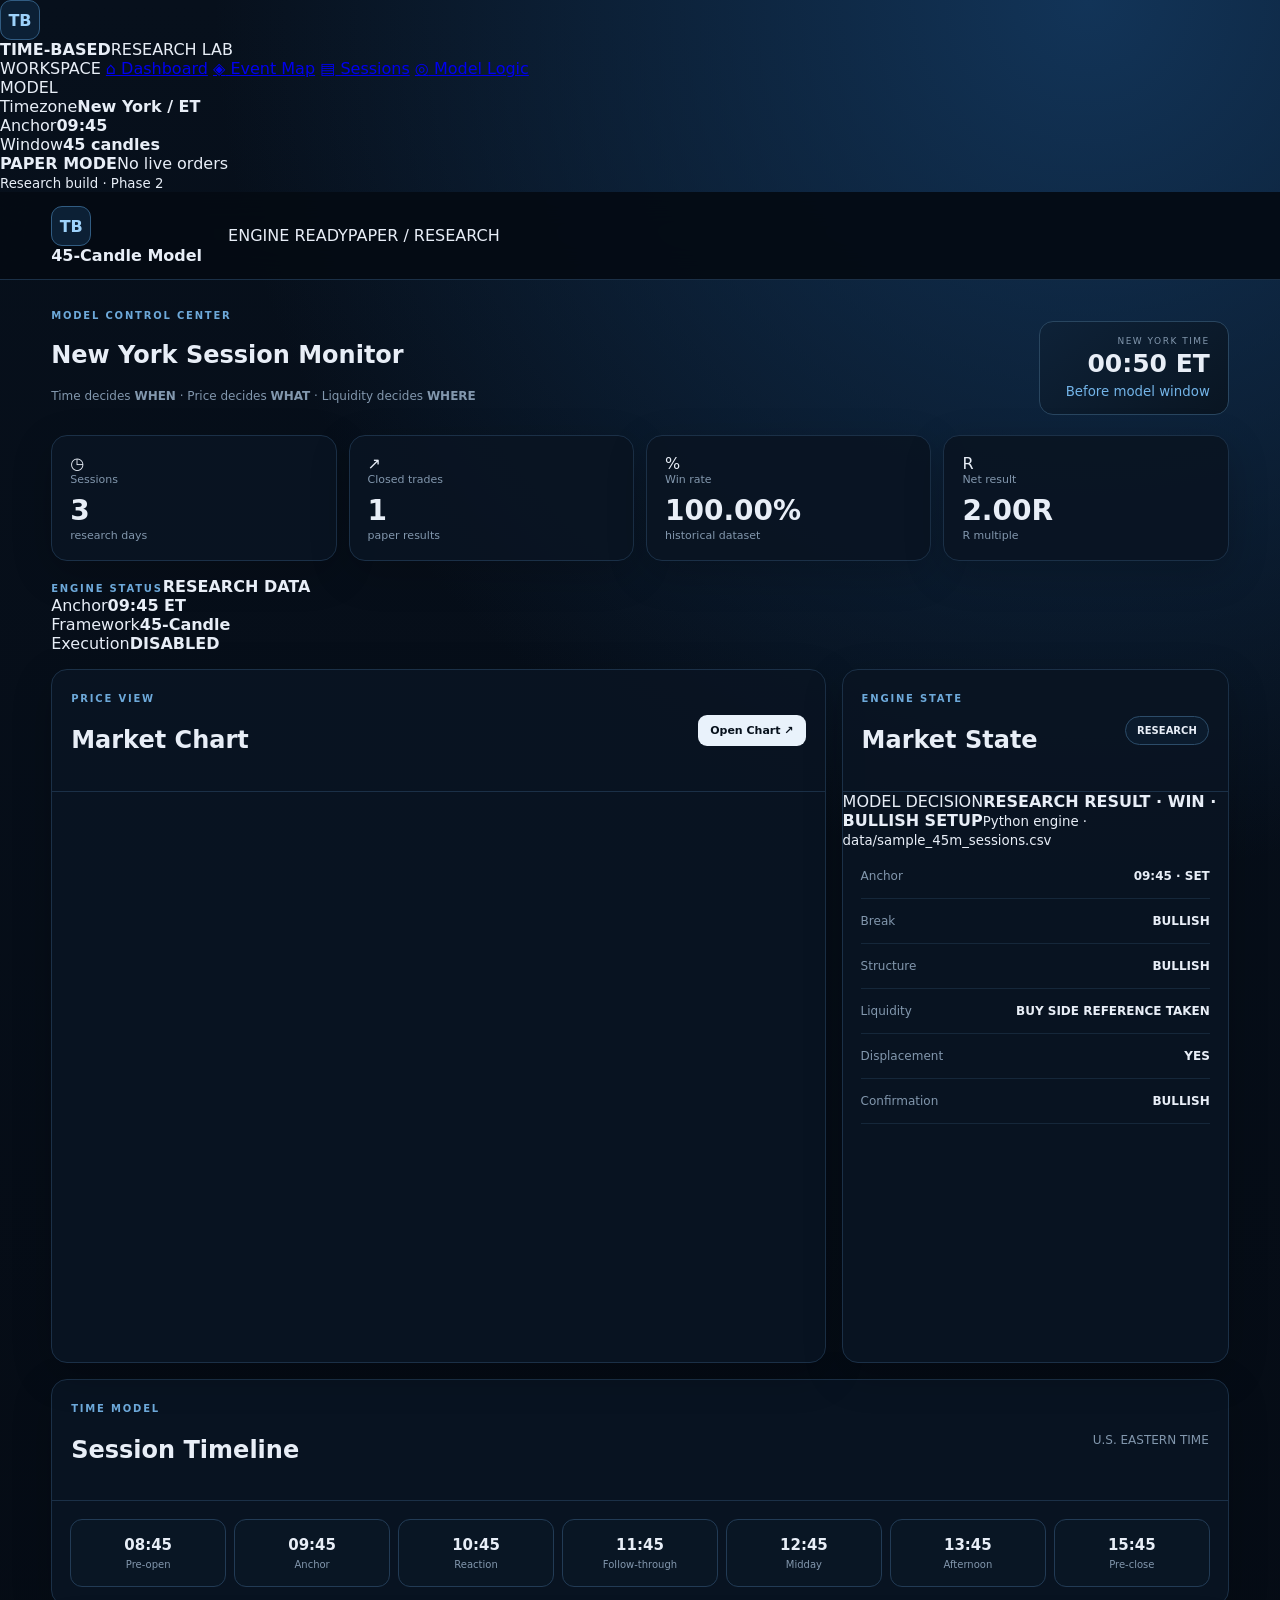
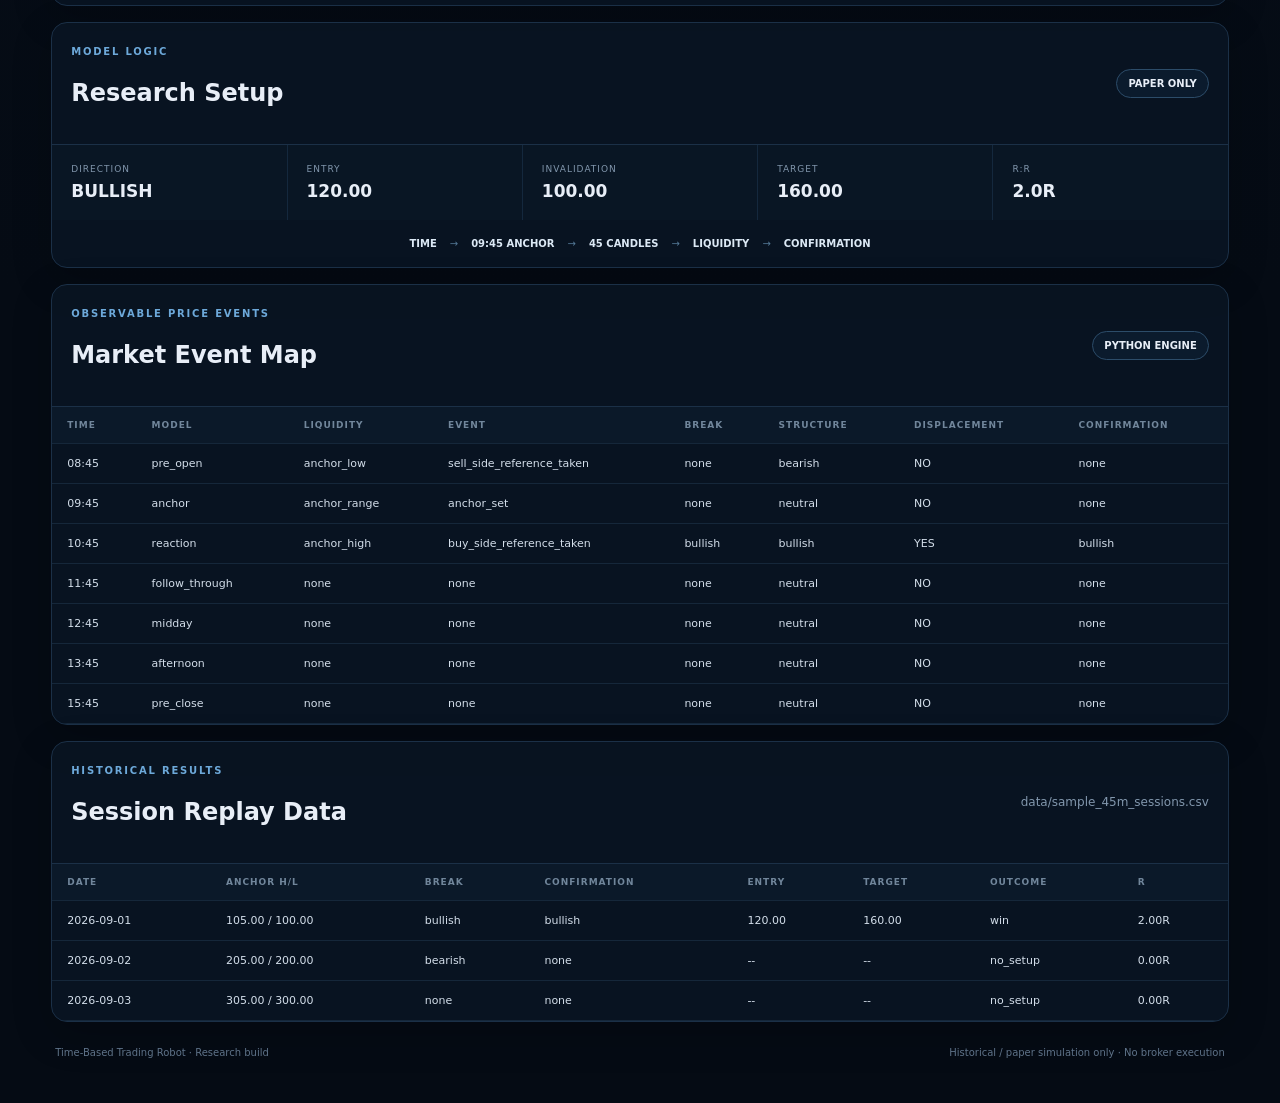
==== commit e2302d0e: "Upgrade research terminal UI layout" ====
--- a/app/index.html
+++ b/app/index.html
@@ -3,29 +3,119 @@
 <head>
   <meta charset="utf-8">
   <meta name="viewport" content="width=device-width,initial-scale=1">
+  <meta name="description" content="Time-Based Trading Robot research and backtesting terminal.">
   <title>Time-Based Research Terminal</title>
   <link rel="stylesheet" href="style.css">
 </head>
 <body>
-  <header class="topbar">
-    <div class="brand"><div class="brand-mark">TB</div><div><p class="eyebrow">TIME-BASED RESEARCH TERMINAL</p><h1>45-Candle Model</h1><p class="subtitle">Time decides WHEN · Price decides WHAT · Liquidity decides WHERE</p></div></div>
-    <nav><a href="#dashboard">Dashboard</a><a href="#events">Events</a><a href="#sessions">Sessions</a><a href="#logic">Model</a></nav>
-    <div class="status"><span class="dot"></span> PAPER / RESEARCH</div>
-  </header>
-  <main id="dashboard" class="shell">
-    <section class="hero-row"><div><p class="eyebrow">MODEL CONTROL CENTER</p><h2>New York Session Monitor</h2><p class="muted">Historical research interface for the original 09:45 anchor and 45-candle window.</p></div><div class="clock-box"><span>NEW YORK TIME</span><strong id="clock">--:-- ET</strong><small id="window">--</small></div></section>
-    <section class="kpi-grid"><div class="kpi"><span>Sessions</span><strong id="sessionCount">--</strong><small>research days</small></div><div class="kpi"><span>Closed trades</span><strong id="tradeCount">--</strong><small>paper results</small></div><div class="kpi"><span>Win rate</span><strong id="winRate">--</strong><small>historical dataset</small></div><div class="kpi"><span>Net result</span><strong id="netR">--</strong><small>R multiple</small></div></section>
-    <section class="main-grid">
-      <section class="panel chart-panel"><div class="panel-head"><div><span class="section-label">PRICE VIEW</span><h3>Market Chart</h3></div><a class="button" href="https://www.tradingview.com/" target="_blank" rel="noreferrer">Open Chart ↗</a></div><div class="chart"><div class="tradingview-widget-container"><div class="tradingview-widget-container__widget"></div></div></div></section>
-      <aside class="panel state-panel"><div class="panel-head"><div><span class="section-label">ENGINE STATE</span><h3>Market State</h3></div><span class="live-tag">RESEARCH</span></div><div class="state-list"><div><span>Anchor</span><strong id="anchorState">09:45 · SET</strong></div><div><span>Break</span><strong id="breakState">--</strong></div><div><span>Structure</span><strong id="structureState">--</strong></div><div><span>Liquidity</span><strong id="liquidityState">--</strong></div><div><span>Displacement</span><strong id="displacementState">--</strong></div><div><span>Confirmation</span><strong id="confirmationState">--</strong></div></div><div id="decision" class="decision">LOADING RESEARCH RESULTS</div><p id="dataSource" class="source">Loading Python research dataset...</p></aside>
-    </section>
-    <section class="panel timeline-panel"><div class="panel-head"><div><span class="section-label">TIME MODEL</span><h3>45-Candle Session Timeline</h3></div><span class="muted">U.S. EASTERN TIME</span></div><div id="timeline" class="timeline"></div></section>
-    <section id="events" class="panel"><div class="panel-head"><div><span class="section-label">OBSERVABLE PRICE EVENTS</span><h3>Market Event Map</h3></div><span class="live-tag">PYTHON ENGINE</span></div><div class="table-wrap"><table><thead><tr><th>Time</th><th>Model</th><th>Liquidity</th><th>Event</th><th>Break</th><th>Structure</th><th>Displacement</th><th>Confirmation</th></tr></thead><tbody id="eventRows"></tbody></table></div></section>
-    <section id="logic" class="panel"><div class="panel-head"><div><span class="section-label">MODEL LOGIC</span><h3>Confirmed Research Setup</h3></div><span class="live-tag">PAPER ONLY</span></div><div class="setup-grid"><div><span>Direction</span><strong id="direction">--</strong></div><div><span>Entry</span><strong id="entry">--</strong></div><div><span>Invalidation</span><strong id="invalidation">--</strong></div><div><span>Target</span><strong id="target">--</strong></div><div><span>R:R</span><strong id="rr">2.0R</strong></div></div><div class="formula"><b>TIME</b><span>→</span><b>09:45 ANCHOR</b><span>→</span><b>45 CANDLES</b><span>→</span><b>LIQUIDITY</b><span>→</span><b>CONFIRMATION</b></div></section>
-    <section id="sessions" class="panel"><div class="panel-head"><div><span class="section-label">HISTORICAL RESULTS</span><h3>Session Replay Data</h3></div><span id="sessionDataLabel" class="muted">demo dataset</span></div><div class="table-wrap"><table><thead><tr><th>Date</th><th>Anchor H/L</th><th>Break</th><th>Confirmation</th><th>Entry</th><th>Target</th><th>Outcome</th><th>R</th></tr></thead><tbody id="sessionRows"></tbody></table></div></section>
-    <footer><span>Time-Based Trading Robot · Research build</span><span>Historical / paper simulation only · No broker execution</span></footer>
-  </main>
+  <div class="app-shell">
+    <aside class="sidebar">
+      <div class="side-brand">
+        <div class="brand-mark">TB</div>
+        <div><b>TIME-BASED</b><span>RESEARCH LAB</span></div>
+      </div>
+      <div class="side-section">
+        <span class="side-label">WORKSPACE</span>
+        <a class="side-link active" href="#dashboard"><span>⌂</span> Dashboard</a>
+        <a class="side-link" href="#events"><span>◈</span> Event Map</a>
+        <a class="side-link" href="#sessions"><span>▤</span> Sessions</a>
+        <a class="side-link" href="#logic"><span>◎</span> Model Logic</a>
+      </div>
+      <div class="side-section">
+        <span class="side-label">MODEL</span>
+        <div class="side-stat"><span>Timezone</span><b>New York / ET</b></div>
+        <div class="side-stat"><span>Anchor</span><b>09:45</b></div>
+        <div class="side-stat"><span>Window</span><b>45 candles</b></div>
+      </div>
+      <div class="side-bottom">
+        <div class="research-badge"><i></i><div><b>PAPER MODE</b><span>No live orders</span></div></div>
+        <small>Research build · Phase 2</small>
+      </div>
+    </aside>
+
+    <main id="dashboard" class="content">
+      <header class="topbar">
+        <div class="mobile-brand"><div class="brand-mark">TB</div><b>45-Candle Model</b></div>
+        <div class="top-actions"><span class="connection"><i></i> ENGINE READY</span><span class="paper-pill">PAPER / RESEARCH</span></div>
+      </header>
+
+      <div class="shell">
+        <section class="hero-row">
+          <div>
+            <p class="eyebrow">MODEL CONTROL CENTER</p>
+            <h1>New York Session Monitor</h1>
+            <p class="muted hero-copy">Time decides <b>WHEN</b> · Price decides <b>WHAT</b> · Liquidity decides <b>WHERE</b></p>
+          </div>
+          <div class="clock-box"><span>NEW YORK TIME</span><strong id="clock">--:-- ET</strong><small id="window">--</small></div>
+        </section>
+
+        <section class="kpi-grid">
+          <div class="kpi"><div class="kpi-icon">◷</div><div><span>Sessions</span><strong id="sessionCount">--</strong><small>research days</small></div></div>
+          <div class="kpi"><div class="kpi-icon">↗</div><div><span>Closed trades</span><strong id="tradeCount">--</strong><small>paper results</small></div></div>
+          <div class="kpi"><div class="kpi-icon">%</div><div><span>Win rate</span><strong id="winRate">--</strong><small>historical dataset</small></div></div>
+          <div class="kpi"><div class="kpi-icon">R</div><div><span>Net result</span><strong id="netR">--</strong><small>R multiple</small></div></div>
+        </section>
+
+        <section class="signal-strip">
+          <div><span class="section-label">ENGINE STATUS</span><b id="engineStatus">RESEARCH DATA</b></div>
+          <div class="strip-item"><span>Anchor</span><b>09:45 ET</b></div>
+          <div class="strip-item"><span>Framework</span><b>45-Candle</b></div>
+          <div class="strip-item"><span>Execution</span><b>DISABLED</b></div>
+        </section>
+
+        <section class="main-grid">
+          <section class="panel chart-panel">
+            <div class="panel-head"><div><span class="section-label">PRICE VIEW</span><h2>Market Chart</h2></div><a class="button" href="https://www.tradingview.com/" target="_blank" rel="noreferrer">Open Chart ↗</a></div>
+            <div class="chart"><div class="tradingview-widget-container"><div class="tradingview-widget-container__widget"></div></div></div>
+          </section>
+
+          <aside class="panel state-panel">
+            <div class="panel-head"><div><span class="section-label">ENGINE STATE</span><h2>Market State</h2></div><span class="live-tag">RESEARCH</span></div>
+            <div class="state-hero"><span>MODEL DECISION</span><strong id="decision">LOADING RESEARCH RESULTS</strong><small id="dataSource">Loading Python research dataset...</small></div>
+            <div class="state-list">
+              <div><span>Anchor</span><strong id="anchorState">09:45 · SET</strong></div>
+              <div><span>Break</span><strong id="breakState">--</strong></div>
+              <div><span>Structure</span><strong id="structureState">--</strong></div>
+              <div><span>Liquidity</span><strong id="liquidityState">--</strong></div>
+              <div><span>Displacement</span><strong id="displacementState">--</strong></div>
+              <div><span>Confirmation</span><strong id="confirmationState">--</strong></div>
+            </div>
+          </aside>
+        </section>
+
+        <section class="panel timeline-panel">
+          <div class="panel-head"><div><span class="section-label">TIME MODEL</span><h2>Session Timeline</h2></div><span class="muted">U.S. EASTERN TIME</span></div>
+          <div id="timeline" class="timeline"></div>
+        </section>
+
+        <section id="logic" class="panel setup-panel">
+          <div class="panel-head"><div><span class="section-label">MODEL LOGIC</span><h2>Research Setup</h2></div><span class="live-tag">PAPER ONLY</span></div>
+          <div class="setup-grid">
+            <div><span>Direction</span><strong id="direction">--</strong></div>
+            <div><span>Entry</span><strong id="entry">--</strong></div>
+            <div><span>Invalidation</span><strong id="invalidation">--</strong></div>
+            <div><span>Target</span><strong id="target">--</strong></div>
+            <div><span>R:R</span><strong id="rr">2.0R</strong></div>
+          </div>
+          <div class="formula"><b>TIME</b><span>→</span><b>09:45 ANCHOR</b><span>→</span><b>45 CANDLES</b><span>→</span><b>LIQUIDITY</b><span>→</span><b>CONFIRMATION</b></div>
+        </section>
+
+        <section id="events" class="panel">
+          <div class="panel-head"><div><span class="section-label">OBSERVABLE PRICE EVENTS</span><h2>Market Event Map</h2></div><span class="live-tag">PYTHON ENGINE</span></div>
+          <div class="table-wrap"><table><thead><tr><th>Time</th><th>Model</th><th>Liquidity</th><th>Event</th><th>Break</th><th>Structure</th><th>Displacement</th><th>Confirmation</th></tr></thead><tbody id="eventRows"></tbody></table></div>
+        </section>
+
+        <section id="sessions" class="panel">
+          <div class="panel-head"><div><span class="section-label">HISTORICAL RESULTS</span><h2>Session Replay Data</h2></div><span id="sessionDataLabel" class="muted">Awaiting dataset</span></div>
+          <div class="table-wrap"><table><thead><tr><th>Date</th><th>Anchor H/L</th><th>Break</th><th>Confirmation</th><th>Entry</th><th>Target</th><th>Outcome</th><th>R</th></tr></thead><tbody id="sessionRows"></tbody></table></div>
+        </section>
+
+        <footer><span>Time-Based Trading Robot · Research build</span><span>Historical / paper simulation only · No broker execution</span></footer>
+      </div>
+    </main>
+  </div>
+
   <script src="https://s3.tradingview.com/external-embedding/embed-widget-advanced-chart.js" async>{"autosize":true,"symbol":"OANDA:NAS100USD","interval":"1","timezone":"America/New_York","theme":"dark","style":"1","locale":"en","allow_symbol_change":true,"calendar":false,"support_host":"https://www.tradingview.com"}</script>
   <script src="app.js"></script>
 </body>
-</html>+</html>
--- a/app/style.css
+++ b/app/style.css
@@ -1 +1 @@
-:root{font-family:Inter,system-ui,-apple-system,BlinkMacSystemFont,"Segoe UI",sans-serif;background:#07111f;color:#e8eef7}*{box-sizing:border-box}body{margin:0;background:radial-gradient(circle at top right,#132c4b,#07111f 45%);min-height:100vh}.topbar{padding:28px 5vw;display:flex;justify-content:space-between;gap:24px;align-items:center;border-bottom:1px solid #21334a}.eyebrow{font-size:12px;letter-spacing:2px;color:#70a7d8;margin:0 0 6px}.topbar h1{margin:0;font-size:clamp(26px,4vw,42px)}.subtitle{color:#9db0c6;margin:8px 0 0}.status{border:1px solid #31516f;padding:10px 14px;border-radius:999px;font-size:12px;white-space:nowrap}.dot{display:inline-block;width:8px;height:8px;border-radius:50%;background:#61d18a;margin-right:8px}.layout{width:min(1400px,90vw);margin:28px auto;display:grid;grid-template-columns:2fr 1fr;gap:20px}.card{background:rgba(10,25,43,.9);border:1px solid #223b56;border-radius:18px;box-shadow:0 18px 50px rgba(0,0,0,.25);overflow:hidden}.chart-card{min-height:620px}.card-head{padding:18px 20px;display:flex;justify-content:space-between;align-items:center;gap:16px;border-bottom:1px solid #1e334b}.card-head h2{margin:0;font-size:18px}.card-head p{margin:6px 0 0;color:#8ea2b8;font-size:13px}.button{background:#e8eef7;color:#07111f;text-decoration:none;padding:9px 13px;border-radius:9px;font-weight:700;font-size:13px}.tradingview-widget-container{height:520px}.tradingview-widget-container__widget{height:100%}.robot-card{padding-bottom:18px}.metric{display:flex;justify-content:space-between;gap:14px;padding:18px 20px;border-bottom:1px solid #172b42}.metric span{color:#8ea2b8}.metric strong{font-weight:700;text-align:right}.decision{margin:20px;background:#102b43;border:1px solid #31516f;border-radius:12px;padding:18px;text-align:center;font-weight:800;letter-spacing:1px}.note{padding:0 20px;color:#7f93aa;font-size:12px;line-height:1.5}.timeline-card,.table-card{grid-column:1/-1}.timeline{display:grid;grid-template-columns:repeat(7,1fr);padding:20px;gap:10px}.time{padding:16px 10px;border:1px solid #29435d;border-radius:12px;text-align:center}.time strong{display:block;font-size:16px}.time span{display:block;color:#8297ad;font-size:11px;margin-top:5px}.time.active{border-color:#6ba9dd;background:#102d48}.time.past{opacity:.65}.paper-setup{display:grid;grid-template-columns:repeat(5,1fr);gap:1px;background:#172b42}.paper-setup>div{padding:18px;background:#0a192b}.paper-setup span{display:block;color:#8297ad;font-size:11px;text-transform:uppercase;letter-spacing:.8px;margin-bottom:7px}.paper-setup strong{font-size:18px}.table-wrap{overflow-x:auto}.table-card table{width:100%;border-collapse:collapse;min-width:720px}.table-card th,.table-card td{padding:13px 16px;text-align:left;border-bottom:1px solid #172b42;font-size:13px}.table-card th{color:#8297ad;text-transform:uppercase;letter-spacing:.7px;font-size:11px;background:#0c1d30}.table-card td{color:#d9e4ef}.table-card tr:last-child td{border-bottom:0}@media(max-width:900px){.layout{grid-template-columns:1fr}.timeline-card,.table-card{grid-column:auto}.timeline{grid-template-columns:repeat(2,1fr)}.topbar{align-items:flex-start;flex-direction:column}.chart-card{min-height:520px}.tradingview-widget-container{height:420px}.paper-setup{grid-template-columns:repeat(2,1fr)}}+:root{font-family:Inter,system-ui,-apple-system,BlinkMacSystemFont,"Segoe UI",sans-serif;color:#e8eef7;background:#050b14;--panel:#0a1422;--panel2:#0d1a2b;--line:#1b3047;--muted:#8297ad;--accent:#62a8e5}*{box-sizing:border-box}html{scroll-behavior:smooth}body{margin:0;background:radial-gradient(circle at 85% 0,#123458 0,transparent 30%),linear-gradient(180deg,#07101c,#050b14 70%);min-height:100vh}.topbar{position:sticky;top:0;z-index:20;min-height:76px;padding:14px 4vw;display:flex;align-items:center;gap:26px;background:rgba(5,11,20,.94);backdrop-filter:blur(16px);border-bottom:1px solid var(--line)}.brand{display:flex;align-items:center;gap:12px;min-width:300px}.brand-mark{width:40px;height:40px;border:1px solid #315c82;border-radius:11px;display:grid;place-items:center;font-weight:900;color:#9ed2fa;background:#0c2035}.eyebrow,.section-label{margin:0;color:#6da9da;font-size:10px;letter-spacing:1.8px;font-weight:800}.topbar h1{margin:2px 0;font-size:19px}.subtitle,.muted{color:var(--muted);font-size:12px}.subtitle{margin:0}.topbar nav{display:flex;gap:18px;margin-left:auto}.topbar nav a{color:#a9b9ca;text-decoration:none;font-size:12px}.topbar nav a:hover{color:#fff}.status,.live-tag{border:1px solid #2c4c69;background:#0b1b2d;padding:8px 11px;border-radius:999px;font-size:10px;white-space:nowrap;font-weight:800}.dot{display:inline-block;width:7px;height:7px;border-radius:50%;background:#69d19a;margin-right:7px}.shell{width:min(1500px,92vw);margin:0 auto;padding:30px 0 45px}.hero-row{display:flex;justify-content:space-between;align-items:end;gap:25px;margin-bottom:20px}.hero-row h2{font-size:30px;margin:5px 0}.clock-box{min-width:190px;padding:14px 18px;background:linear-gradient(145deg,#0e2238,#091522);border:1px solid #294660;border-radius:14px;text-align:right}.clock-box span{display:block;color:var(--muted);font-size:9px;letter-spacing:1.5px}.clock-box strong{display:block;font-size:25px;margin:3px 0}.clock-box small{color:#73b4e8}.kpi-grid{display:grid;grid-template-columns:repeat(4,1fr);gap:12px;margin-bottom:16px}.kpi,.panel{background:rgba(9,20,34,.92);border:1px solid var(--line);border-radius:16px;box-shadow:0 12px 40px rgba(0,0,0,.2)}.kpi{padding:18px}.kpi span,.kpi small{display:block;color:var(--muted);font-size:11px}.kpi strong{display:block;font-size:28px;margin:8px 0 2px}.main-grid{display:grid;grid-template-columns:minmax(0,2fr) minmax(300px,1fr);gap:16px}.panel{overflow:hidden;margin-top:16px}.panel-head{padding:17px 19px;display:flex;justify-content:space-between;align-items:center;gap:15px;border-bottom:1px solid var(--line)}.panel-head h3{margin:4px 0 0;font-size:16px}.button{display:inline-block;background:#e9f2fb;color:#07111c;text-decoration:none;padding:9px 12px;border-radius:9px;font-size:11px;font-weight:800}.chart{height:570px;padding:0}.tradingview-widget-container,.tradingview-widget-container__widget{height:100%;width:100%}.state-list{padding:5px 18px}.state-list>div{display:flex;justify-content:space-between;align-items:center;padding:15px 0;border-bottom:1px solid #15273a}.state-list span{color:var(--muted);font-size:12px}.state-list strong{font-size:12px;text-transform:uppercase}.decision{margin:18px;padding:15px;text-align:center;border-radius:11px;border:1px solid #315b7e;background:#0d2740;font-size:12px;font-weight:900;letter-spacing:.7px}.source{padding:0 18px 18px;margin:0;color:#6e8298;font-size:10px;line-height:1.5}.timeline{display:grid;grid-template-columns:repeat(7,1fr);gap:8px;padding:18px}.time{position:relative;padding:16px 8px;text-align:center;border:1px solid #223b55;border-radius:12px;background:#091624;transition:.2s}.time strong{display:block;font-size:15px}.time span{display:block;margin-top:5px;color:var(--muted);font-size:10px}.time.active{border-color:#66afe9;background:#0e2b46;box-shadow:0 0 20px rgba(76,157,218,.12)}.time.active:after{content:'NOW';position:absolute;top:6px;right:7px;font-size:7px;color:#8dccf7}.time.past{opacity:.58}.table-wrap{overflow:auto}table{width:100%;border-collapse:collapse;min-width:800px}th,td{padding:13px 15px;text-align:left;border-bottom:1px solid #15273a;font-size:11px}th{background:#0b1929;color:#71869b;font-size:9px;letter-spacing:1px;text-transform:uppercase}td{color:#d3deea}.setup-grid{display:grid;grid-template-columns:repeat(5,1fr);gap:1px;background:#14283d}.setup-grid>div{padding:19px;background:#091624}.setup-grid span{display:block;color:var(--muted);font-size:9px;text-transform:uppercase;letter-spacing:1px;margin-bottom:7px}.setup-grid strong{font-size:17px}.formula{display:flex;justify-content:center;align-items:center;gap:13px;flex-wrap:wrap;padding:18px;color:#9fb4c8;font-size:10px}.formula b{color:#dce9f5}.formula span{color:#527795}footer{display:flex;justify-content:space-between;padding:25px 4px 0;color:#5f7389;font-size:10px}@media(max-width:1050px){.topbar nav{display:none}.main-grid{grid-template-columns:1fr}.kpi-grid{grid-template-columns:repeat(2,1fr)}}@media(max-width:700px){.topbar{padding:12px 4vw}.brand{min-width:0}.brand .subtitle{display:none}.hero-row{align-items:stretch;flex-direction:column}.clock-box{text-align:left}.kpi-grid{grid-template-columns:1fr 1fr}.timeline{grid-template-columns:repeat(2,1fr)}.setup-grid{grid-template-columns:repeat(2,1fr)}.chart{height:430px}footer{flex-direction:column;gap:8px}}
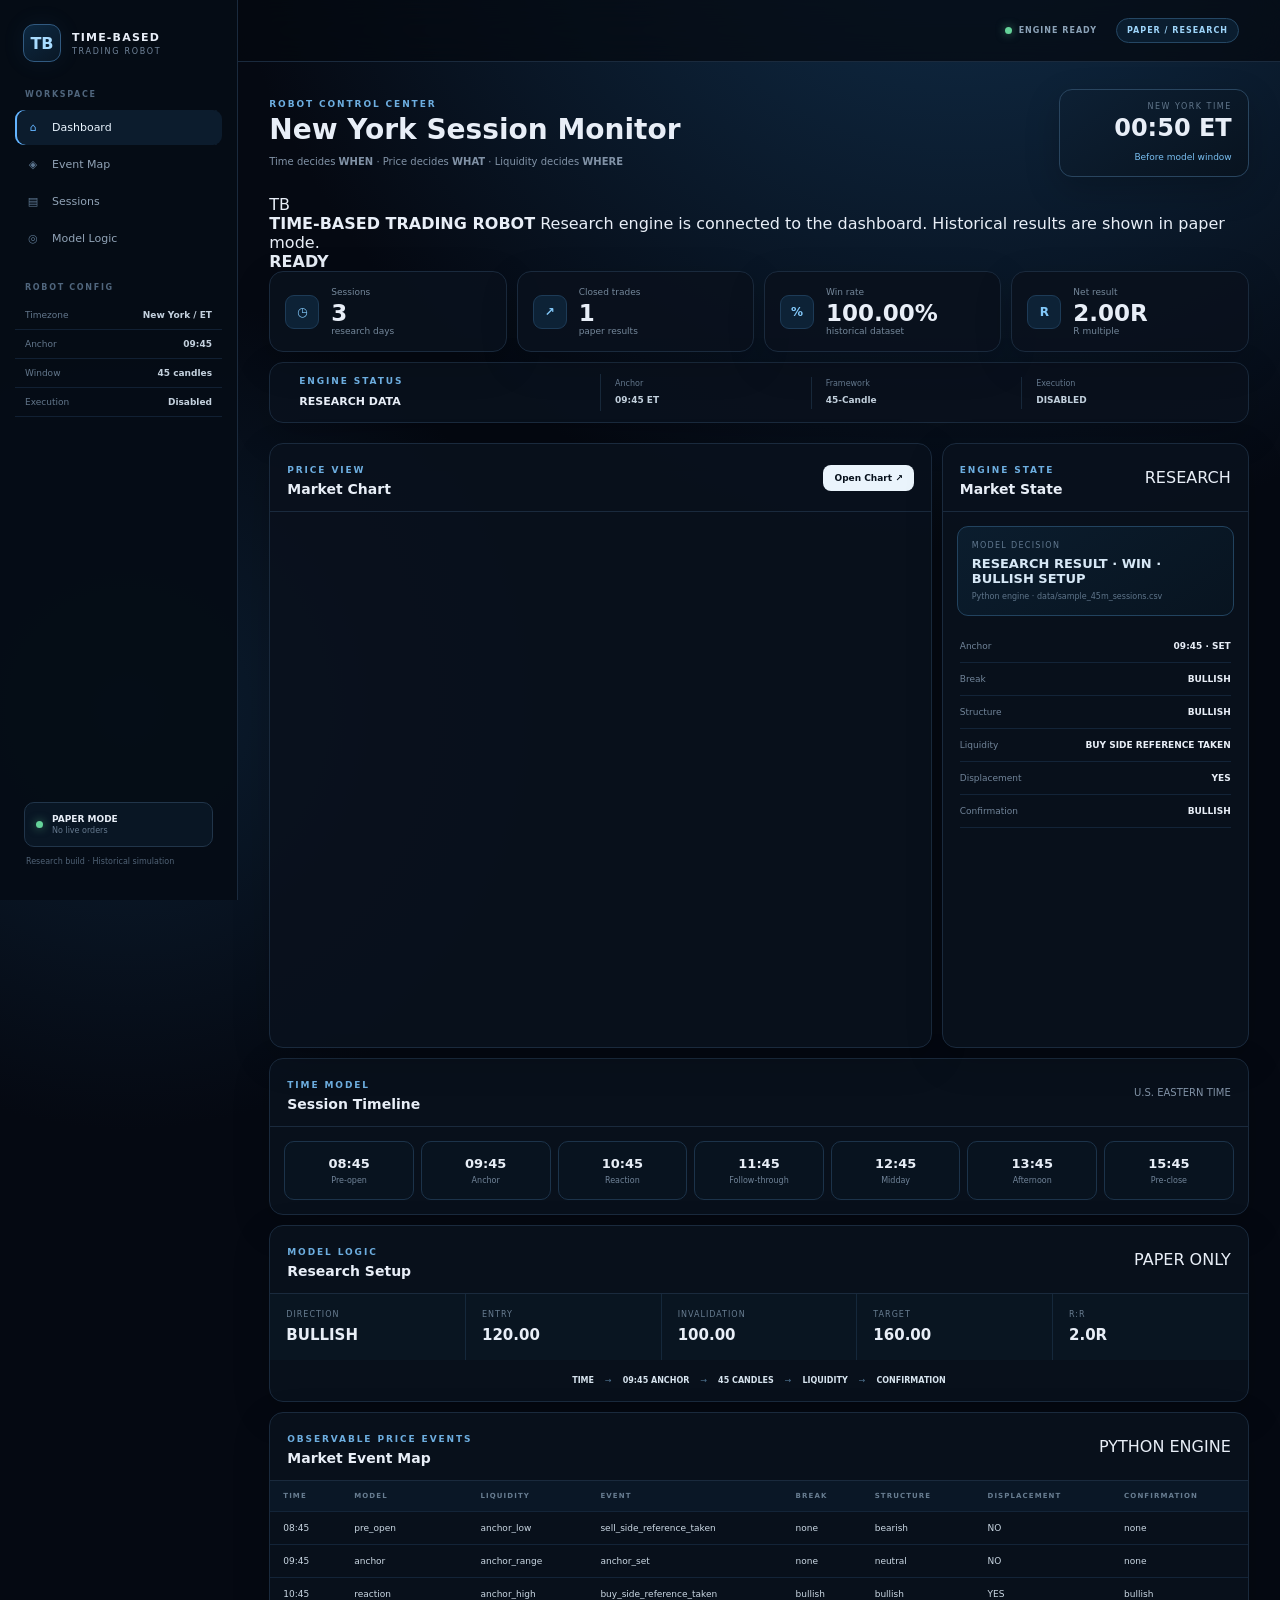
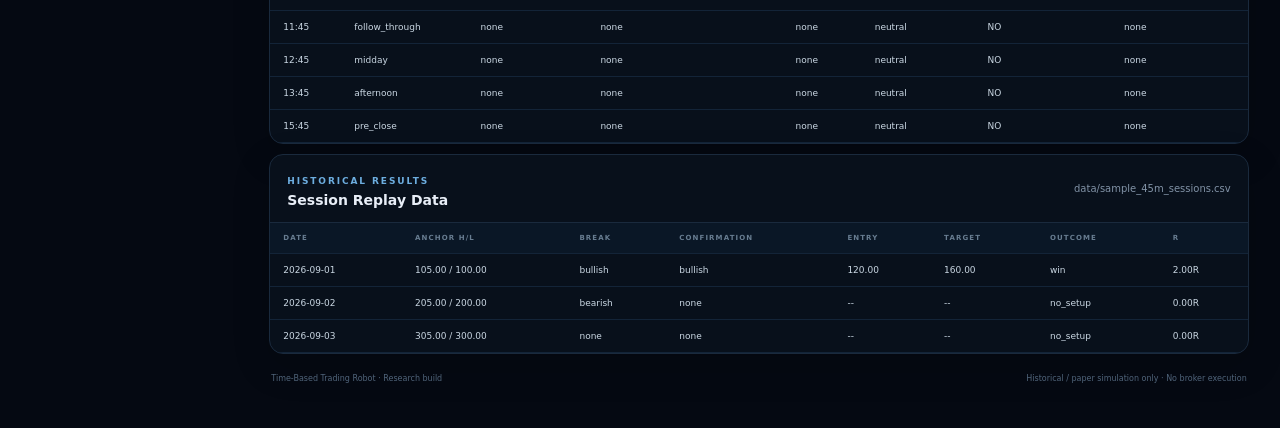
==== commit e0b036d0: "Polish research robot app HTML" ====
--- a/app/index.html
+++ b/app/index.html
@@ -2,54 +2,84 @@
 <html lang="en">
 <head>
   <meta charset="utf-8">
-  <meta name="viewport" content="width=device-width,initial-scale=1">
+  <meta name="viewport" content="width=device-width, initial-scale=1">
+  <meta name="theme-color" content="#050912">
   <meta name="description" content="Time-Based Trading Robot research and backtesting terminal.">
-  <title>Time-Based Research Terminal</title>
+  <title>Time-Based Trading Robot</title>
   <link rel="stylesheet" href="style.css">
 </head>
 <body>
   <div class="app-shell">
     <aside class="sidebar">
       <div class="side-brand">
-        <div class="brand-mark">TB</div>
-        <div><b>TIME-BASED</b><span>RESEARCH LAB</span></div>
+        <div class="brand-mark" aria-hidden="true">TB</div>
+        <div>
+          <b>TIME-BASED</b>
+          <span>TRADING ROBOT</span>
+        </div>
       </div>
-      <div class="side-section">
+
+      <nav class="side-section" aria-label="Workspace">
         <span class="side-label">WORKSPACE</span>
         <a class="side-link active" href="#dashboard"><span>⌂</span> Dashboard</a>
         <a class="side-link" href="#events"><span>◈</span> Event Map</a>
         <a class="side-link" href="#sessions"><span>▤</span> Sessions</a>
         <a class="side-link" href="#logic"><span>◎</span> Model Logic</a>
-      </div>
+      </nav>
+
       <div class="side-section">
-        <span class="side-label">MODEL</span>
+        <span class="side-label">ROBOT CONFIG</span>
         <div class="side-stat"><span>Timezone</span><b>New York / ET</b></div>
         <div class="side-stat"><span>Anchor</span><b>09:45</b></div>
         <div class="side-stat"><span>Window</span><b>45 candles</b></div>
+        <div class="side-stat"><span>Execution</span><b>Disabled</b></div>
       </div>
+
       <div class="side-bottom">
-        <div class="research-badge"><i></i><div><b>PAPER MODE</b><span>No live orders</span></div></div>
-        <small>Research build · Phase 2</small>
+        <div class="research-badge">
+          <i aria-hidden="true"></i>
+          <div><b>PAPER MODE</b><span>No live orders</span></div>
+        </div>
+        <small>Research build · Historical simulation</small>
       </div>
     </aside>
 
     <main id="dashboard" class="content">
       <header class="topbar">
-        <div class="mobile-brand"><div class="brand-mark">TB</div><b>45-Candle Model</b></div>
-        <div class="top-actions"><span class="connection"><i></i> ENGINE READY</span><span class="paper-pill">PAPER / RESEARCH</span></div>
+        <div class="mobile-brand">
+          <div class="brand-mark" aria-hidden="true">TB</div>
+          <div><b>Time-Based Robot</b><span>Research Terminal</span></div>
+        </div>
+        <div class="top-actions">
+          <span class="connection"><i aria-hidden="true"></i> ENGINE READY</span>
+          <span class="paper-pill">PAPER / RESEARCH</span>
+        </div>
       </header>
 
       <div class="shell">
         <section class="hero-row">
-          <div>
-            <p class="eyebrow">MODEL CONTROL CENTER</p>
+          <div class="hero-copy-block">
+            <p class="eyebrow">ROBOT CONTROL CENTER</p>
             <h1>New York Session Monitor</h1>
-            <p class="muted hero-copy">Time decides <b>WHEN</b> · Price decides <b>WHAT</b> · Liquidity decides <b>WHERE</b></p>
+            <p class="muted">Time decides <b>WHEN</b> · Price decides <b>WHAT</b> · Liquidity decides <b>WHERE</b></p>
           </div>
-          <div class="clock-box"><span>NEW YORK TIME</span><strong id="clock">--:-- ET</strong><small id="window">--</small></div>
+          <div class="clock-box">
+            <span>NEW YORK TIME</span>
+            <strong id="clock">--:-- ET</strong>
+            <small id="window">--</small>
+          </div>
         </section>
 
-        <section class="kpi-grid">
+        <section class="robot-banner" aria-label="Robot status">
+          <div class="robot-avatar" aria-hidden="true">TB</div>
+          <div class="robot-copy">
+            <strong>TIME-BASED TRADING ROBOT</strong>
+            <span>Research engine is connected to the dashboard. Historical results are shown in paper mode.</span>
+          </div>
+          <div class="robot-state"><i aria-hidden="true"></i><b>READY</b></div>
+        </section>
+
+        <section class="kpi-grid" aria-label="Research summary">
           <div class="kpi"><div class="kpi-icon">◷</div><div><span>Sessions</span><strong id="sessionCount">--</strong><small>research days</small></div></div>
           <div class="kpi"><div class="kpi-icon">↗</div><div><span>Closed trades</span><strong id="tradeCount">--</strong><small>paper results</small></div></div>
           <div class="kpi"><div class="kpi-icon">%</div><div><span>Win rate</span><strong id="winRate">--</strong><small>historical dataset</small></div></div>
@@ -65,13 +95,27 @@
 
         <section class="main-grid">
           <section class="panel chart-panel">
-            <div class="panel-head"><div><span class="section-label">PRICE VIEW</span><h2>Market Chart</h2></div><a class="button" href="https://www.tradingview.com/" target="_blank" rel="noreferrer">Open Chart ↗</a></div>
-            <div class="chart"><div class="tradingview-widget-container"><div class="tradingview-widget-container__widget"></div></div></div>
+            <div class="panel-head">
+              <div><span class="section-label">PRICE VIEW</span><h2>Market Chart</h2></div>
+              <a class="button" href="https://www.tradingview.com/" target="_blank" rel="noreferrer">Open Chart ↗</a>
+            </div>
+            <div class="chart">
+              <div class="tradingview-widget-container">
+                <div class="tradingview-widget-container__widget"></div>
+              </div>
+            </div>
           </section>
 
           <aside class="panel state-panel">
-            <div class="panel-head"><div><span class="section-label">ENGINE STATE</span><h2>Market State</h2></div><span class="live-tag">RESEARCH</span></div>
-            <div class="state-hero"><span>MODEL DECISION</span><strong id="decision">LOADING RESEARCH RESULTS</strong><small id="dataSource">Loading Python research dataset...</small></div>
+            <div class="panel-head">
+              <div><span class="section-label">ENGINE STATE</span><h2>Market State</h2></div>
+              <span class="live-tag">RESEARCH</span>
+            </div>
+            <div class="state-hero">
+              <span>MODEL DECISION</span>
+              <strong id="decision">LOADING RESEARCH RESULTS</strong>
+              <small id="dataSource">Loading Python research dataset...</small>
+            </div>
             <div class="state-list">
               <div><span>Anchor</span><strong id="anchorState">09:45 · SET</strong></div>
               <div><span>Break</span><strong id="breakState">--</strong></div>
@@ -102,15 +146,28 @@
 
         <section id="events" class="panel">
           <div class="panel-head"><div><span class="section-label">OBSERVABLE PRICE EVENTS</span><h2>Market Event Map</h2></div><span class="live-tag">PYTHON ENGINE</span></div>
-          <div class="table-wrap"><table><thead><tr><th>Time</th><th>Model</th><th>Liquidity</th><th>Event</th><th>Break</th><th>Structure</th><th>Displacement</th><th>Confirmation</th></tr></thead><tbody id="eventRows"></tbody></table></div>
+          <div class="table-wrap">
+            <table>
+              <thead><tr><th>Time</th><th>Model</th><th>Liquidity</th><th>Event</th><th>Break</th><th>Structure</th><th>Displacement</th><th>Confirmation</th></tr></thead>
+              <tbody id="eventRows"></tbody>
+            </table>
+          </div>
         </section>
 
         <section id="sessions" class="panel">
           <div class="panel-head"><div><span class="section-label">HISTORICAL RESULTS</span><h2>Session Replay Data</h2></div><span id="sessionDataLabel" class="muted">Awaiting dataset</span></div>
-          <div class="table-wrap"><table><thead><tr><th>Date</th><th>Anchor H/L</th><th>Break</th><th>Confirmation</th><th>Entry</th><th>Target</th><th>Outcome</th><th>R</th></tr></thead><tbody id="sessionRows"></tbody></table></div>
+          <div class="table-wrap">
+            <table>
+              <thead><tr><th>Date</th><th>Anchor H/L</th><th>Break</th><th>Confirmation</th><th>Entry</th><th>Target</th><th>Outcome</th><th>R</th></tr></thead>
+              <tbody id="sessionRows"></tbody>
+            </table>
+          </div>
         </section>
 
-        <footer><span>Time-Based Trading Robot · Research build</span><span>Historical / paper simulation only · No broker execution</span></footer>
+        <footer>
+          <span>Time-Based Trading Robot · Research build</span>
+          <span>Historical / paper simulation only · No broker execution</span>
+        </footer>
       </div>
     </main>
   </div>
--- a/app/style.css
+++ b/app/style.css
@@ -1 +1 @@
-:root{font-family:Inter,system-ui,-apple-system,BlinkMacSystemFont,"Segoe UI",sans-serif;color:#e8eef7;background:#050b14;--panel:#0a1422;--panel2:#0d1a2b;--line:#1b3047;--muted:#8297ad;--accent:#62a8e5}*{box-sizing:border-box}html{scroll-behavior:smooth}body{margin:0;background:radial-gradient(circle at 85% 0,#123458 0,transparent 30%),linear-gradient(180deg,#07101c,#050b14 70%);min-height:100vh}.topbar{position:sticky;top:0;z-index:20;min-height:76px;padding:14px 4vw;display:flex;align-items:center;gap:26px;background:rgba(5,11,20,.94);backdrop-filter:blur(16px);border-bottom:1px solid var(--line)}.brand{display:flex;align-items:center;gap:12px;min-width:300px}.brand-mark{width:40px;height:40px;border:1px solid #315c82;border-radius:11px;display:grid;place-items:center;font-weight:900;color:#9ed2fa;background:#0c2035}.eyebrow,.section-label{margin:0;color:#6da9da;font-size:10px;letter-spacing:1.8px;font-weight:800}.topbar h1{margin:2px 0;font-size:19px}.subtitle,.muted{color:var(--muted);font-size:12px}.subtitle{margin:0}.topbar nav{display:flex;gap:18px;margin-left:auto}.topbar nav a{color:#a9b9ca;text-decoration:none;font-size:12px}.topbar nav a:hover{color:#fff}.status,.live-tag{border:1px solid #2c4c69;background:#0b1b2d;padding:8px 11px;border-radius:999px;font-size:10px;white-space:nowrap;font-weight:800}.dot{display:inline-block;width:7px;height:7px;border-radius:50%;background:#69d19a;margin-right:7px}.shell{width:min(1500px,92vw);margin:0 auto;padding:30px 0 45px}.hero-row{display:flex;justify-content:space-between;align-items:end;gap:25px;margin-bottom:20px}.hero-row h2{font-size:30px;margin:5px 0}.clock-box{min-width:190px;padding:14px 18px;background:linear-gradient(145deg,#0e2238,#091522);border:1px solid #294660;border-radius:14px;text-align:right}.clock-box span{display:block;color:var(--muted);font-size:9px;letter-spacing:1.5px}.clock-box strong{display:block;font-size:25px;margin:3px 0}.clock-box small{color:#73b4e8}.kpi-grid{display:grid;grid-template-columns:repeat(4,1fr);gap:12px;margin-bottom:16px}.kpi,.panel{background:rgba(9,20,34,.92);border:1px solid var(--line);border-radius:16px;box-shadow:0 12px 40px rgba(0,0,0,.2)}.kpi{padding:18px}.kpi span,.kpi small{display:block;color:var(--muted);font-size:11px}.kpi strong{display:block;font-size:28px;margin:8px 0 2px}.main-grid{display:grid;grid-template-columns:minmax(0,2fr) minmax(300px,1fr);gap:16px}.panel{overflow:hidden;margin-top:16px}.panel-head{padding:17px 19px;display:flex;justify-content:space-between;align-items:center;gap:15px;border-bottom:1px solid var(--line)}.panel-head h3{margin:4px 0 0;font-size:16px}.button{display:inline-block;background:#e9f2fb;color:#07111c;text-decoration:none;padding:9px 12px;border-radius:9px;font-size:11px;font-weight:800}.chart{height:570px;padding:0}.tradingview-widget-container,.tradingview-widget-container__widget{height:100%;width:100%}.state-list{padding:5px 18px}.state-list>div{display:flex;justify-content:space-between;align-items:center;padding:15px 0;border-bottom:1px solid #15273a}.state-list span{color:var(--muted);font-size:12px}.state-list strong{font-size:12px;text-transform:uppercase}.decision{margin:18px;padding:15px;text-align:center;border-radius:11px;border:1px solid #315b7e;background:#0d2740;font-size:12px;font-weight:900;letter-spacing:.7px}.source{padding:0 18px 18px;margin:0;color:#6e8298;font-size:10px;line-height:1.5}.timeline{display:grid;grid-template-columns:repeat(7,1fr);gap:8px;padding:18px}.time{position:relative;padding:16px 8px;text-align:center;border:1px solid #223b55;border-radius:12px;background:#091624;transition:.2s}.time strong{display:block;font-size:15px}.time span{display:block;margin-top:5px;color:var(--muted);font-size:10px}.time.active{border-color:#66afe9;background:#0e2b46;box-shadow:0 0 20px rgba(76,157,218,.12)}.time.active:after{content:'NOW';position:absolute;top:6px;right:7px;font-size:7px;color:#8dccf7}.time.past{opacity:.58}.table-wrap{overflow:auto}table{width:100%;border-collapse:collapse;min-width:800px}th,td{padding:13px 15px;text-align:left;border-bottom:1px solid #15273a;font-size:11px}th{background:#0b1929;color:#71869b;font-size:9px;letter-spacing:1px;text-transform:uppercase}td{color:#d3deea}.setup-grid{display:grid;grid-template-columns:repeat(5,1fr);gap:1px;background:#14283d}.setup-grid>div{padding:19px;background:#091624}.setup-grid span{display:block;color:var(--muted);font-size:9px;text-transform:uppercase;letter-spacing:1px;margin-bottom:7px}.setup-grid strong{font-size:17px}.formula{display:flex;justify-content:center;align-items:center;gap:13px;flex-wrap:wrap;padding:18px;color:#9fb4c8;font-size:10px}.formula b{color:#dce9f5}.formula span{color:#527795}footer{display:flex;justify-content:space-between;padding:25px 4px 0;color:#5f7389;font-size:10px}@media(max-width:1050px){.topbar nav{display:none}.main-grid{grid-template-columns:1fr}.kpi-grid{grid-template-columns:repeat(2,1fr)}}@media(max-width:700px){.topbar{padding:12px 4vw}.brand{min-width:0}.brand .subtitle{display:none}.hero-row{align-items:stretch;flex-direction:column}.clock-box{text-align:left}.kpi-grid{grid-template-columns:1fr 1fr}.timeline{grid-template-columns:repeat(2,1fr)}.setup-grid{grid-template-columns:repeat(2,1fr)}.chart{height:430px}footer{flex-direction:column;gap:8px}}+:root{font-family:Inter,ui-sans-serif,system-ui,-apple-system,BlinkMacSystemFont,"Segoe UI",sans-serif;color:#e8eef7;background:#050912;--bg:#050912;--panel:#0a111c;--line:#1a2a3d;--muted:#8192a6;--accent:#63b4ff;--good:#65d39a}*{box-sizing:border-box}html{scroll-behavior:smooth}body{margin:0;background:radial-gradient(circle at 75% -10%,#123250 0,transparent 31%),radial-gradient(circle at 10% 35%,#0c1e31 0,transparent 24%),var(--bg);min-height:100vh}.app-shell{display:flex;min-height:100vh}.sidebar{position:fixed;inset:0 auto 0 0;width:238px;padding:22px 15px;display:flex;flex-direction:column;background:rgba(6,13,22,.96);border-right:1px solid var(--line);z-index:30}.side-brand{display:flex;align-items:center;gap:11px;padding:2px 8px 28px}.side-brand b{display:block;font-size:11px;letter-spacing:1.2px}.side-brand span{display:block;color:#71849a;font-size:8px;letter-spacing:1.7px;margin-top:3px}.brand-mark{width:38px;height:38px;border:1px solid #315a80;border-radius:11px;display:grid;place-items:center;font-weight:900;color:#a9dcff;background:linear-gradient(145deg,#0d2942,#091725);box-shadow:0 0 24px rgba(74,158,222,.08)}.side-section{margin-bottom:25px}.side-label{display:block;color:#50667d;font-size:8px;letter-spacing:1.7px;font-weight:900;padding:0 10px 9px}.side-link{display:flex;align-items:center;gap:11px;color:#91a3b6;text-decoration:none;padding:11px 10px;border-radius:9px;font-size:11px;margin:2px 0}.side-link span{width:16px;text-align:center;color:#5d7791}.side-link:hover,.side-link.active{color:#eaf5ff;background:#0c1c2d}.side-link.active{box-shadow:inset 2px 0 0 var(--accent)}.side-link.active span{color:var(--accent)}.side-stat{display:flex;justify-content:space-between;gap:10px;padding:9px 10px;border-bottom:1px solid #112033;font-size:9px}.side-stat span{color:#63778c}.side-stat b{color:#c4d1de;font-size:9px}.side-bottom{margin-top:auto;padding:12px 9px}.research-badge{display:flex;gap:9px;align-items:center;padding:11px;border:1px solid #21354a;background:#091624;border-radius:10px}.research-badge i,.connection i{width:7px;height:7px;border-radius:50%;display:block;background:var(--good);box-shadow:0 0 10px rgba(101,211,154,.6)}.research-badge b{display:block;font-size:9px}.research-badge span{display:block;color:#65798e;font-size:8px;margin-top:2px}.side-bottom small{display:block;color:#506276;font-size:8px;padding:10px 2px 0}.content{width:calc(100% - 238px);margin-left:238px}.topbar{height:62px;display:flex;align-items:center;justify-content:space-between;padding:0 3.2vw;background:rgba(5,9,16,.72);backdrop-filter:blur(16px);border-bottom:1px solid var(--line);position:sticky;top:0;z-index:20}.mobile-brand{display:none}.top-actions{display:flex;align-items:center;gap:9px;margin-left:auto}.connection,.paper-pill{font-size:8px;font-weight:900;letter-spacing:1px;padding:7px 10px;border-radius:999px}.connection{display:flex;align-items:center;gap:7px;color:#8ca3b8}.paper-pill{color:#9ed5fa;background:#0a1d2f;border:1px solid #254764}.shell{width:min(1500px,94%);margin:0 auto;padding:27px 0 45px}.hero-row{display:flex;justify-content:space-between;align-items:end;gap:25px;margin-bottom:18px}.eyebrow,.section-label{margin:0;color:#6daee0;font-size:9px;letter-spacing:1.9px;font-weight:900}.hero-row h1{font-size:28px;line-height:1.1;margin:6px 0}.hero-copy{font-size:11px}.hero-copy b{color:#c8d9e9}.muted{color:var(--muted);font-size:10px}.clock-box{min-width:190px;padding:12px 16px;background:linear-gradient(145deg,#0d2034,#08131f);border:1px solid #29455f;border-radius:13px;text-align:right;box-shadow:0 12px 35px rgba(0,0,0,.2)}.clock-box span{display:block;color:#60758a;font-size:8px;letter-spacing:1.5px}.clock-box strong{display:block;font-size:24px;margin:3px 0}.clock-box small{color:#79bff1;font-size:9px}.kpi-grid{display:grid;grid-template-columns:repeat(4,1fr);gap:10px;margin-bottom:10px}.kpi,.panel,.signal-strip{background:rgba(9,17,29,.92);border:1px solid var(--line);border-radius:14px;box-shadow:0 12px 38px rgba(0,0,0,.16)}.kpi{padding:15px;display:flex;align-items:center;gap:12px}.kpi-icon{width:34px;height:34px;display:grid;place-items:center;border-radius:9px;background:#0d2236;border:1px solid #1d3b57;color:#83c9fa;font-size:12px;font-weight:900}.kpi span,.kpi small{display:block;color:#74879a;font-size:9px}.kpi strong{display:block;font-size:23px;margin:3px 0 0}.signal-strip{display:grid;grid-template-columns:1.5fr 1fr 1fr 1fr;margin-bottom:10px;padding:11px 15px;align-items:center}.signal-strip>div{padding:2px 14px;border-right:1px solid #17283a}.signal-strip>div:last-child{border-right:0}.signal-strip .section-label{display:block;margin-bottom:4px}.signal-strip>div:first-child b{font-size:11px}.strip-item span{color:#63778c;font-size:8px;display:block}.strip-item b{font-size:9px;color:#c2d0dd}.main-grid{display:grid;grid-template-columns:minmax(0,2.05fr) minmax(300px,.95fr);gap:10px}.panel{overflow:hidden;margin-top:10px}.panel-head{padding:14px 17px;display:flex;justify-content:space-between;align-items:center;gap:15px;border-bottom:1px solid var(--line)}.panel-head h2{margin:4px 0 0;font-size:14px}.button{display:inline-block;background:#eaf4fc;color:#07111c;text-decoration:none;padding:8px 11px;border-radius:8px;font-size:9px;font-weight:900}.chart{height:535px;padding:0}.tradingview-widget-container,.tradingview-widget-container__widget{height:100%;width:100%}.state-hero{margin:14px;padding:14px;border:1px solid #22435f;background:linear-gradient(145deg,#0b1d2e,#081420);border-radius:11px}.state-hero span{display:block;color:#61788f;font-size:8px;letter-spacing:1.3px}.state-hero strong{display:block;font-size:13px;margin:6px 0;color:#d7e8f6}.state-hero small{display:block;color:#5e7489;font-size:8px;overflow:hidden;text-overflow:ellipsis;white-space:nowrap}.state-list{padding:0 17px 8px}.state-list>div{display:flex;justify-content:space-between;align-items:center;padding:11px 0;border-bottom:1px solid #132438}.state-list span{color:#718499;font-size:9px}.state-list strong{font-size:9px;text-transform:uppercase}.timeline{display:grid;grid-template-columns:repeat(7,1fr);gap:7px;padding:14px}.time{position:relative;padding:14px 6px;text-align:center;border:1px solid #1c334a;border-radius:10px;background:#08131f;transition:.2s}.time strong{display:block;font-size:13px}.time span{display:block;margin-top:5px;color:#718499;font-size:8px}.time.active{border-color:#5faee5;background:#0c2942;box-shadow:0 0 24px rgba(76,157,218,.11)}.time.active:after{content:'NOW';position:absolute;top:5px;right:6px;font-size:6px;color:#8dccf7}.time.past{opacity:.5}.setup-grid{display:grid;grid-template-columns:repeat(5,1fr);gap:1px;background:#15283b}.setup-grid>div{padding:16px;background:#091521}.setup-grid span{display:block;color:#687d91;font-size:8px;text-transform:uppercase;letter-spacing:1px;margin-bottom:6px}.setup-grid strong{font-size:15px}.formula{display:flex;justify-content:center;align-items:center;gap:11px;flex-wrap:wrap;padding:16px;color:#8ea5b9;font-size:8px}.formula b{color:#d7e4ef}.formula span{color:#4d708d}.table-wrap{overflow:auto}table{width:100%;border-collapse:collapse;min-width:800px}th,td{padding:11px 13px;text-align:left;border-bottom:1px solid #132438;font-size:9px}th{background:#0a1726;color:#687d91;font-size:7px;letter-spacing:1.1px;text-transform:uppercase;position:sticky;top:0}td{color:#cbd8e4}tbody tr:hover{background:#0b1a2a}footer{display:flex;justify-content:space-between;padding:20px 2px 0;color:#50647a;font-size:8px}@media(max-width:1050px){.sidebar{width:70px;padding:18px 9px}.side-brand{justify-content:center;padding-bottom:22px}.side-brand>div:last-child,.side-section,.side-bottom small,.research-badge div{display:none}.content{width:calc(100% - 70px);margin-left:70px}.side-bottom{padding:0}.research-badge{justify-content:center}.main-grid{grid-template-columns:1fr}.kpi-grid{grid-template-columns:repeat(2,1fr)}}@media(max-width:700px){.sidebar{display:none}.content{width:100%;margin-left:0}.mobile-brand{display:flex;align-items:center;gap:9px;font-size:11px}.mobile-brand .brand-mark{width:30px;height:30px}.top-actions .connection{display:none}.topbar{padding:0 4vw}.shell{width:92%}.hero-row{align-items:stretch;flex-direction:column}.clock-box{text-align:left}.kpi-grid{grid-template-columns:1fr 1fr}.signal-strip{grid-template-columns:1fr 1fr;gap:8px}.signal-strip>div{border-right:0}.timeline{grid-template-columns:repeat(2,1fr)}.setup-grid{grid-template-columns:repeat(2,1fr)}.chart{height:420px}footer{flex-direction:column;gap:7px}}
